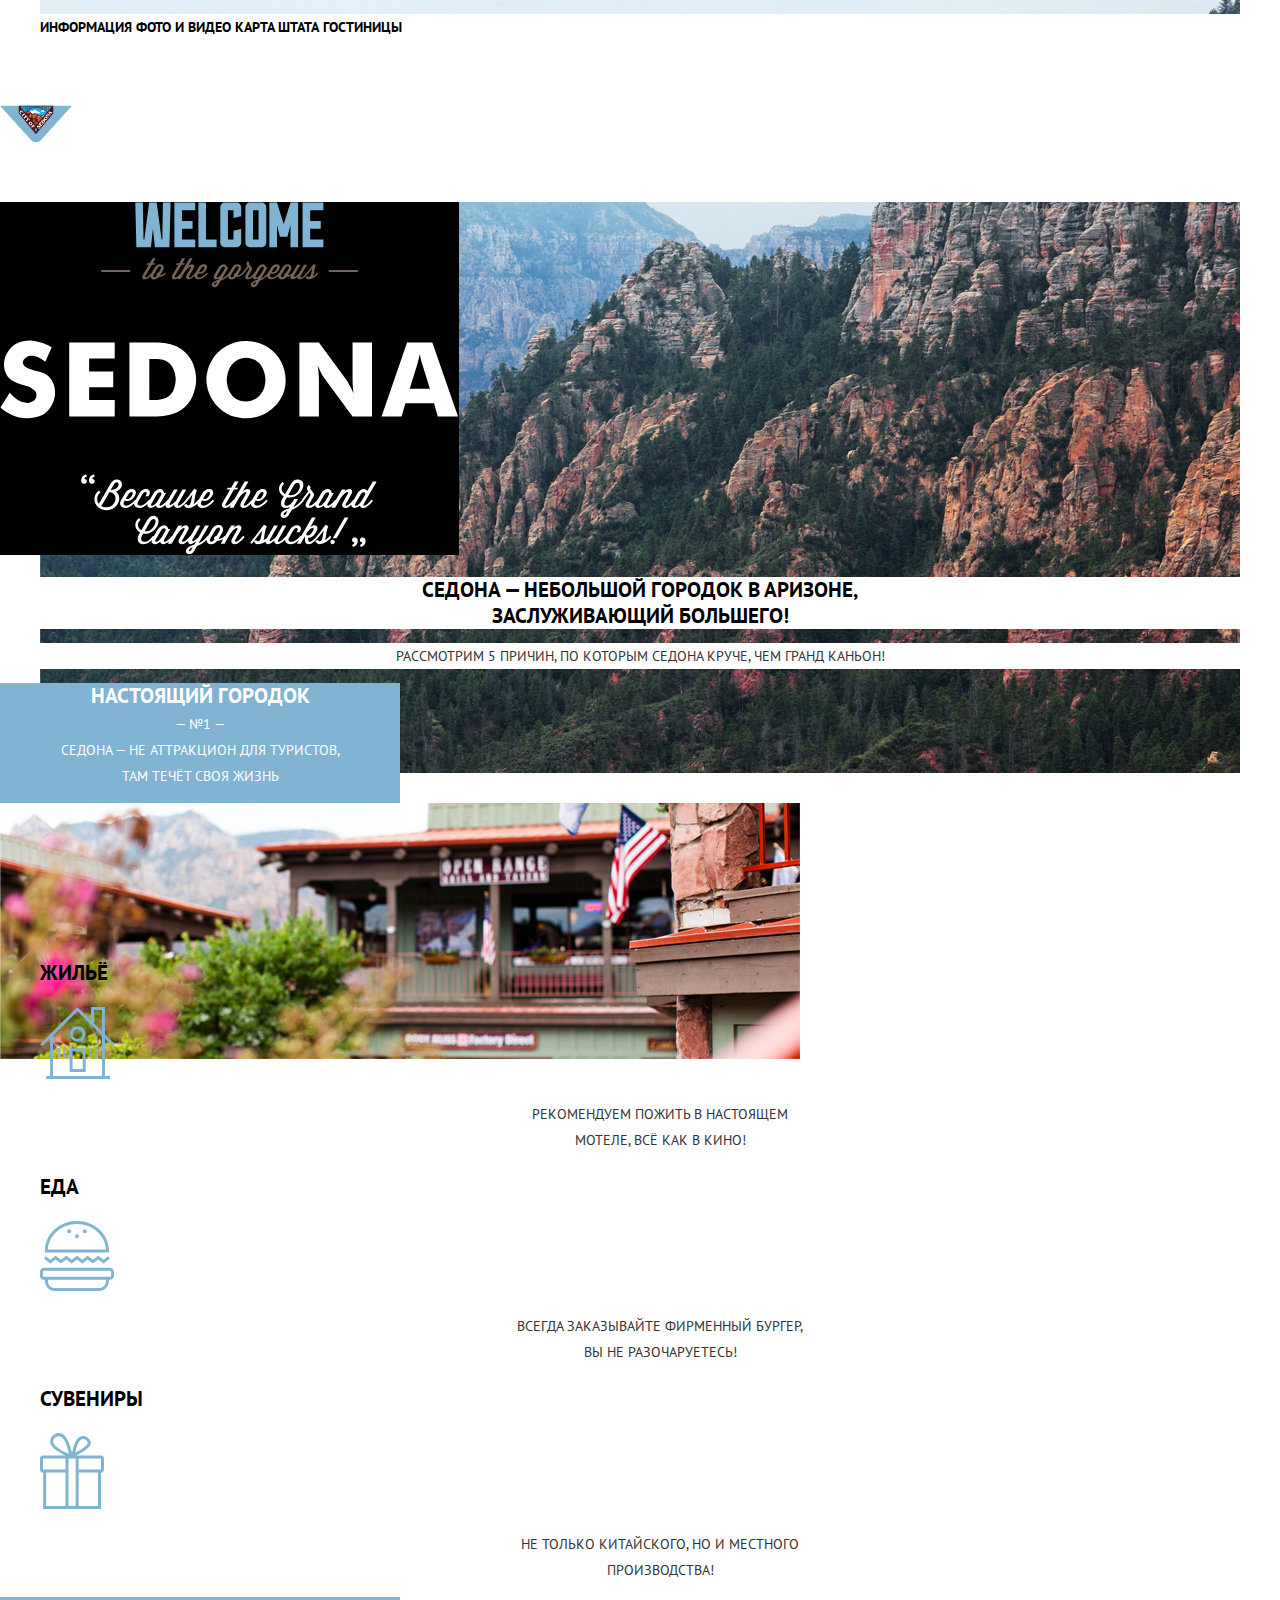
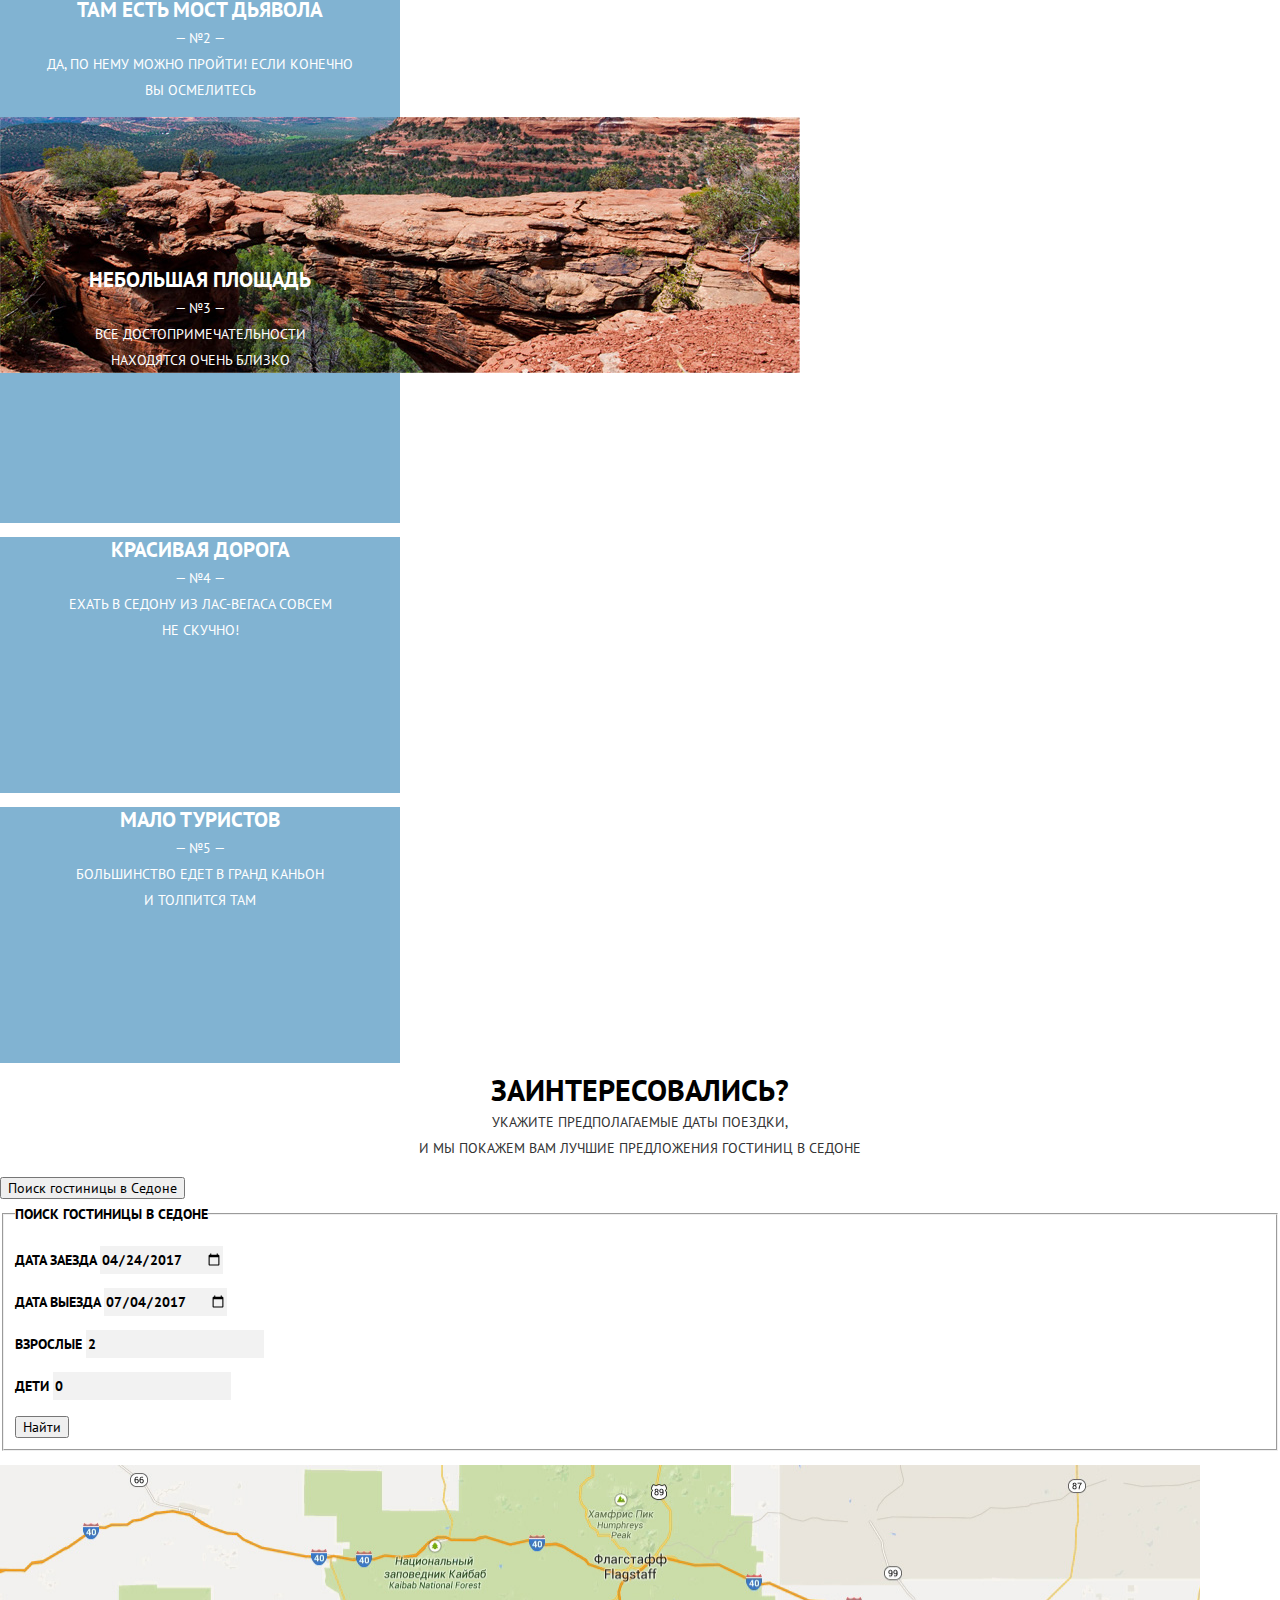
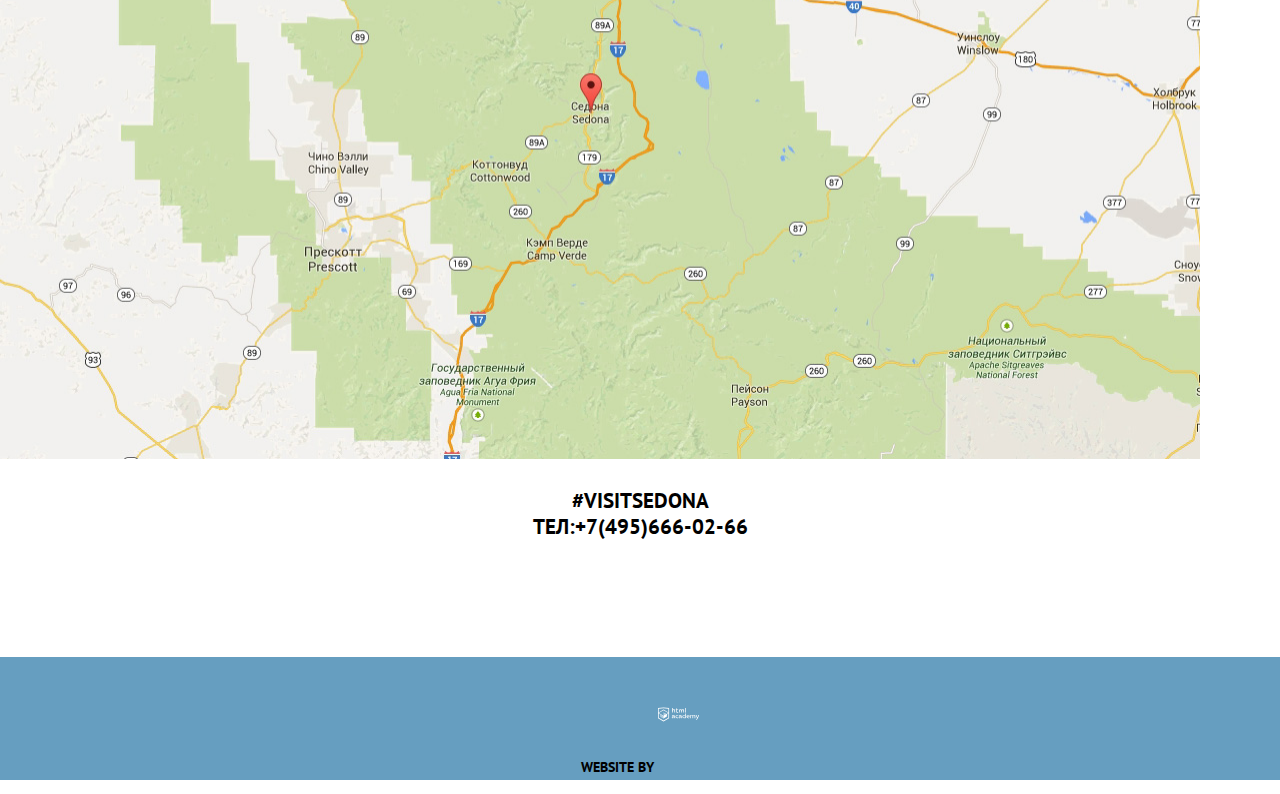
==== index.html @ b44cb385 "basic css" ====
<!DOCTYPE html>
<html lang="ru">
  <head>
    <meta charset="utf-8">
    <title>HTML Academy: Седона</title>
    <link href="https://fonts.googleapis.com/css?family=PT+Sans:400,700&display=swap&subset=cyrillic" rel="stylesheet">
    <link href="css/normalize.css" rel="stylesheet">
    <link href="css/style.css" rel="stylesheet">
  </head>
  <body class="index-page">
    <header class="main-header">
     <nav class="main-navigation">
     <ul class="site-navigation">
       <li><a href="#">Информация</a></li>
       <li><a href="#">Фото и Видео</a></li>
       <li><a href="#">Карта Штата</a></li>
       <li><a href="#">Гостиницы</a></li>
     </ul>
      <a class="main-header-logo" href="#"><img src="img/logo.svg" height="140" width="72" alt="Логотип"></a>
     </nav>
    </header>
    <main class="container">
     <section class="intro">
       <h2 class="visually-hidden">Welcome to Sedona</h2>
       <img src="img/welcome.svg" height="353" width="459" alt="Приветствие">
       <!--
       <p>
         <span>Welcome</span><span>- to the gorgeous -</span></br>
         Sedona</br>
         <span><q>Because the grand canyon sucks!</q></span>
       </p>
       -->
      </section>
      <section class="advantages">
        <h1>
         Седона — небольшой городок в Аризоне,</br>
         заслуживающий большего!
        </h1>
        <p class="advantages-intro">Рассмотрим 5 причин, по которым Седона круче, чем гранд каньон!</p>
        <div class="advantage-1">
          <p>
           <span class="advantage-header">Настоящий городок</span></br>         
           <span class="advantage-number">— №1 —</span></br>
           <span class="advantage-text">Седона — не аттракцион для туристов,</br>
           там течёт своя жизнь</span>
          </p>
           <p>
             <img src="img/content-photo-1.jpg" height="256" width="800" alt="фото дома">
           </p>
        </div> 
        <div class="advantage-1-list">
         <ul>  
           <li>
             <h3>Жильё</h3>
             <img src="img/icon-house.svg" height="72" width="75" alt="иконка дома">
             <p>Рекомендуем пожить в настоящем</br>
              мотеле, всё как в кино!</p>
            </li>
            <li>
             <h3>Еда</h3>
             <img src="img/icon-burger.svg" height="70" width="74" alt="иконка бургера">
             <p>Всегда заказывайте фирменный бургер,</br>
              вы не разочаруетесь!</p>
            </li>
            <li>
             <h3>Сувениры</h3> 
             <img src="img/icon-present.svg" height="76" width="64" alt="иконка сувенира">
             <p>Не только китайского, но и местного</br>
              производства!</p> 
            </li>
         </ul>
         </div>   
          <div class="advantage-2">
           <p>
             <span class="advantage-header">Там есть Мост дьявола</span></br>            
             <span class="advantage-number">— №2 —</span></br>
             <span call="advantage-text">Да, по нему можно пройти! Если конечно</br>
             вы осмелитесь</span>
           </p>
            <p>
             <img src="img/content-photo-2.jpg" height="256" width="800" alt="фото каньена">
            </p>
          </div>
          <div class="advantage-3">
            <p>
             <span class="advantage-header">Небольшая площадь</span></br>               
             <span class="advantage-number">— №3 —</span></br>
             <span call="advantage-text">Все достопримечательности</br> 
             находятся очень близко</span>
            </p>
          </div>  
          <div class="advantage-4">
           <p>
             <span class="advantage-header">Красивая дорога</span></br>               
             <span class="advantage-number">— №4 —</span></br>
             <span call="advantage-text">Ехать в Седону из Лас-Вегаса совсем</br>
             не скучно!</span>
           </p>
          </div>
          <div class="advantage-5">
            <p>
             <span class="advantage-header">Мало туристов</span></br>
             <span class="advantage-number">— №5 —</span></br>               
             <span call="advantage-text">Большинство едет в гранд каньон</br>
             и толпится там</span>
            </p>
          </div>
        </section>
        <section class="appointment">
          <p class="appointment-info">
            <span>Заинтересовались?</span> </br>       
            Укажите предполагаемые даты поездки,</br> 
            и мы покажем вам лучшие предложения гостиниц в седоне          
           </p>
            <button type="button-search">Поиск гостиницы в Седоне</button>
              <form class="appointment-form" action="#" method="POST">
                <fieldset>
                  <legend>Поиск гостиницы в Седоне</legend>
                <p>
                  <label for="appointment-date-arrive">Дата заезда</label>
                  <input id="appointment-date-arrive" type="date" name="date-arrive" value="2017-04-24">
                </p>
                <p>
                  <label for="appointment-date-departure">Дата выезда</label>
                  <input id="appointment-date-departure" type="date" name="date-departure" value="2017-07-04">
                </p>
                <p>
                  <label for="appointment-adults">Взрослые</label>
                  <input id="appointment-adults" type="number" name="adults" min="0" step="1" value="2">
                </p>
                <p>
                  <label for="appointment-kids">Дети</label>
                  <input id="appointment-kids" type="number" name="kids" min="0" step="1" value="0">
                </p>
                <button type="submit">Найти</button>
              </fieldset> 
              </form>
            </section>

          <!--Здесь можно вставить карту вместо картинки-->
           <p>
             <img src="img/map.jpg" height="594" width="1200" alt="Карта">
           </p>
        </section>
    </main>
    <footer class="main-footer">
      <p class="footer-contacts">
        #visitsedona</br>
        Тел:+7(495)666-02-66
      </p>
      <div class="footer-social">
        <ul>
          <li><a class="social-button" href="#"><img src="img/twitter.svg" height="15" width="17">Twitter</a></li> 
          <li><a class="social-button" href="#"><img src="img/facebook.svg" height="22" width="12">FaceBook<a></li>
          <li><a class="social-button" href="#"><img src="img/youtube.svg" height="16" width="20">YouTube</a></li>
        </ul>
       </div>
       <p class="footer-copyright">
         <b>Website by</b>
         <a class="button" href="https://htmlacademy.ru/intensive/htmlcss"><img src="img/logo_html.svg" height="115" width="41"></a>
       </p>
    </footer>
  </body>
</html>
---- css/style.css ----
body {
  margin: 0;
  padding: 0;

  font-family: "PT Sans", "Arial", sans-serif;
  font-size: 14px;
  line-height: 26px;
  font-weight: 400;
  color: #000000;
  text-transform: uppercase;

  background-color: #ffffff;
  background-image: url("../img/bg.jpg");
  background-position: top center;
  background-repeat: no-repeat;
}

.inner-page {
  background-image: url("../img/filter-bg.jpg");
}

a {
  text-decoration: none;
  color: #000000;
}

.main-navigation {
  background-color: #ffffff;
  background-position: top;
}

.site-navigation {
  list-style: none;
}

.site-navigation li {
  background-color: #ffffff;
  display: inline;
  background-position: top center;
}

.site-navigation a {
  color: #000000;
  font-weight: bold;
  text-align: center;
}

.intro img {
  background-position: center;
  background-color: black;
}

.visually-hidden {
  position: absolute;
  clip: rect(0 0 0 0);
  width: 1px;
  height: 1px;
  margin: -1px;
}

.advantages h1 {
  font-size: 21px;
  font-weight: 700;
  line-height: 26px;
  text-align: center;
  color: #000000;

  background-color: #ffffff;
}

.advantages p {
  font-size: 14px;
  text-align: center;
  line-height: 26px;
  color: #333333;
}

.advantages span {
  color: #ffffff;
}

.advantage-1,
.advantage-2,
.advantage-3,
.advantage-4,
.advantage-5 {
  width: 400px;
  height: 256px;
  background-color: #81b3d2;
}

.advantage-header {
  font-weight: 700;
  font-size: 21px;
}

.advantage-1-list ul {
  list-style: none;
}

.advantage-1-list h3 {
  font-size: 21px;
}

.advantage-1-list img {
  object-fit: contain;
}

.advantage-1-list p {
  font-size: 14px;
  color: #333333;
}

.advantages-intro {
  font-size: 14px;
  line-height: 26px;
  color: #333333;
  text-align: center;

  background-color: #ffffff;
}

.appointment-info {
  font-size: 14px;
  text-align: center;
  color: #333333;

  background-color: #ffffff;
}

.appointment-info span {
  font-size: 30px;
  font-weight: bold;
  color: #000000;
}

.button-search {
  width: 568px;
  height: 86px;
  background-color: brown;
}

.appointment-form {
  font-size: 14px;
  font-weight: 700;
}

.appointment-form input {
  font: inherit;

  border-style: hidden;
  background-color: #f2f2f2;
}

.footer-contacts {
  font-size: 21px;
  line-height: 26px;
  text-align: center;
  font-weight: 700;
}

.footer-social ul {
  list-style: none;
}

.social-button {
  color: #ffffff;
}

.footer-copyright {
  text-align: center;
  background-color: #669ec0;
}

.hotel h3,
.motel h3,
.apartment h3 {
  font-size: 21px;
  text-align: left;
  line-height: 26px;
  color: #000000;
}

.hotel p:not(:last-of-type),
.motel p:not(:last-of-type),
.apartment p:not(:last-of-type) {
  font-size: 14px;
  text-align: left;
  color: #333333;
}

.hotel p:last-of-type,
.motel p:last-of-type,
.apartment p:last-of-type {
  font-size: 14px;
  line-height: 21px;
  text-align: center;
  color: #666666;
}
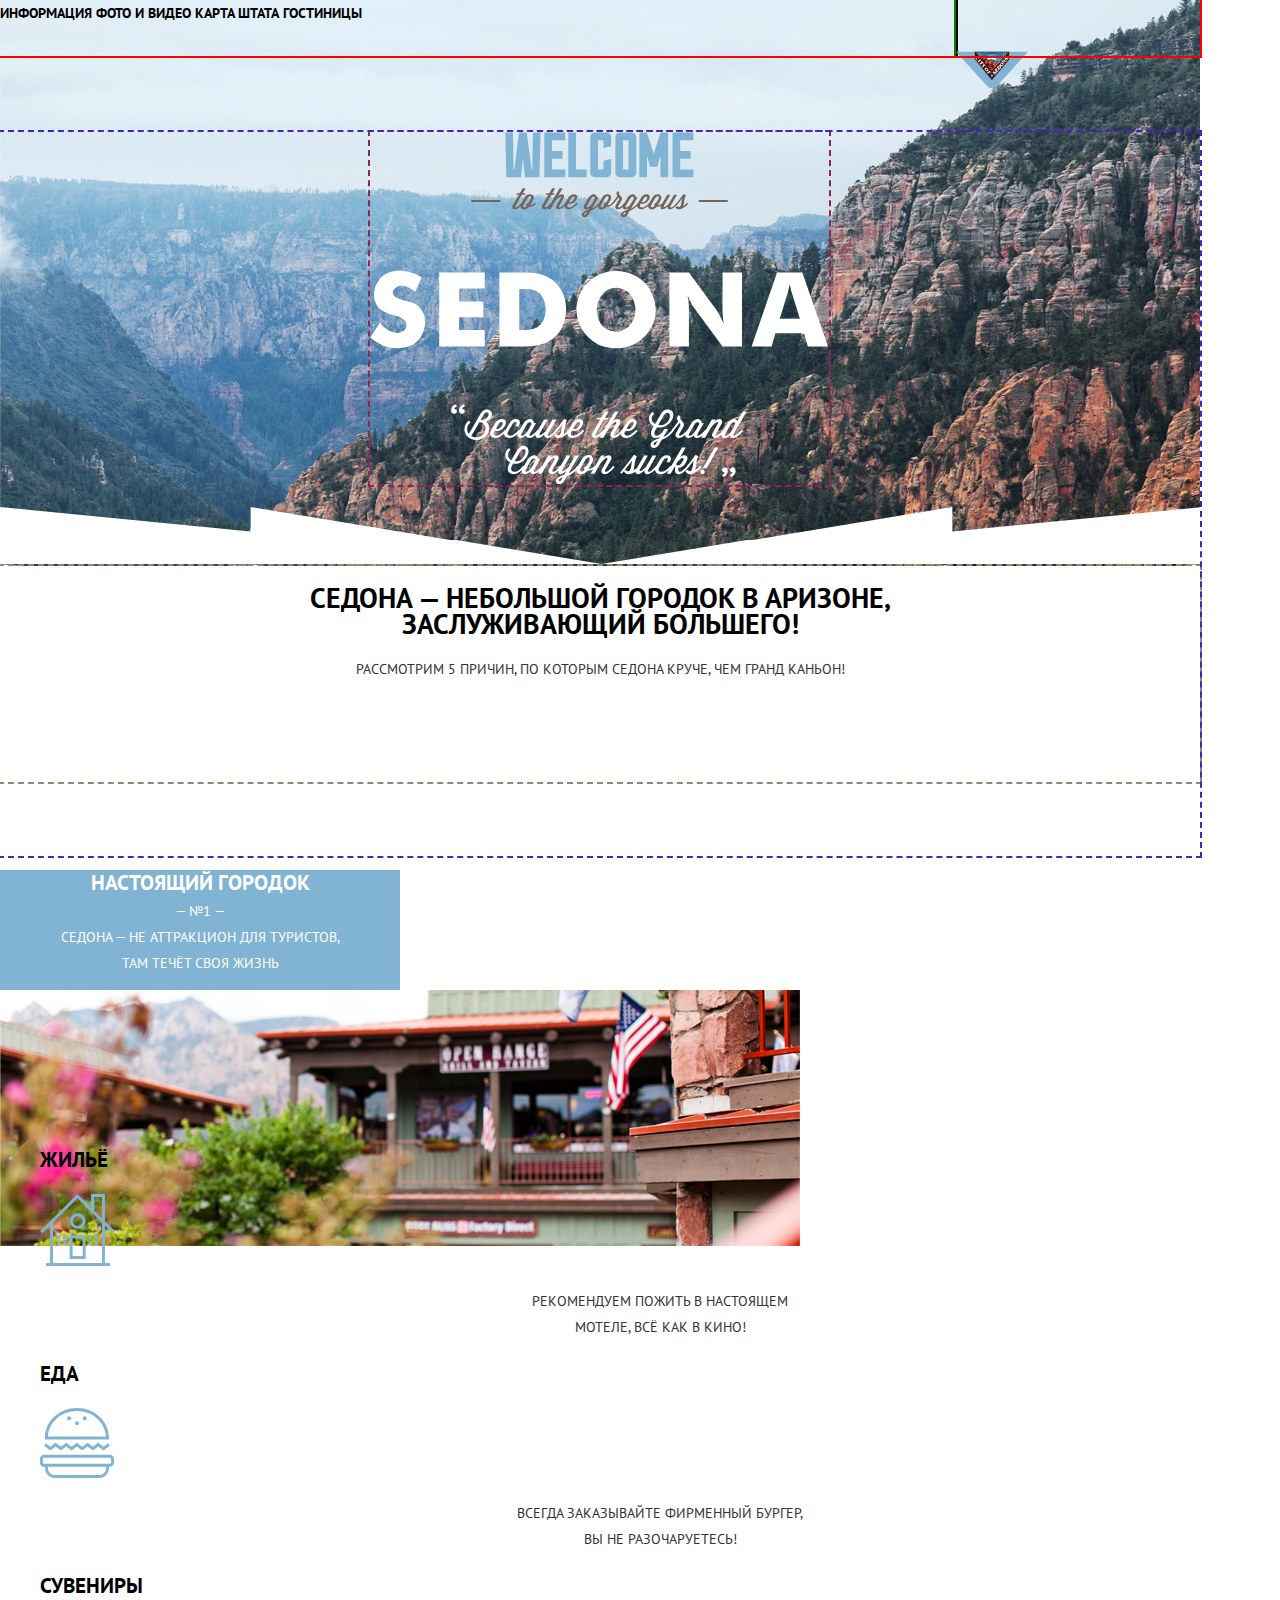
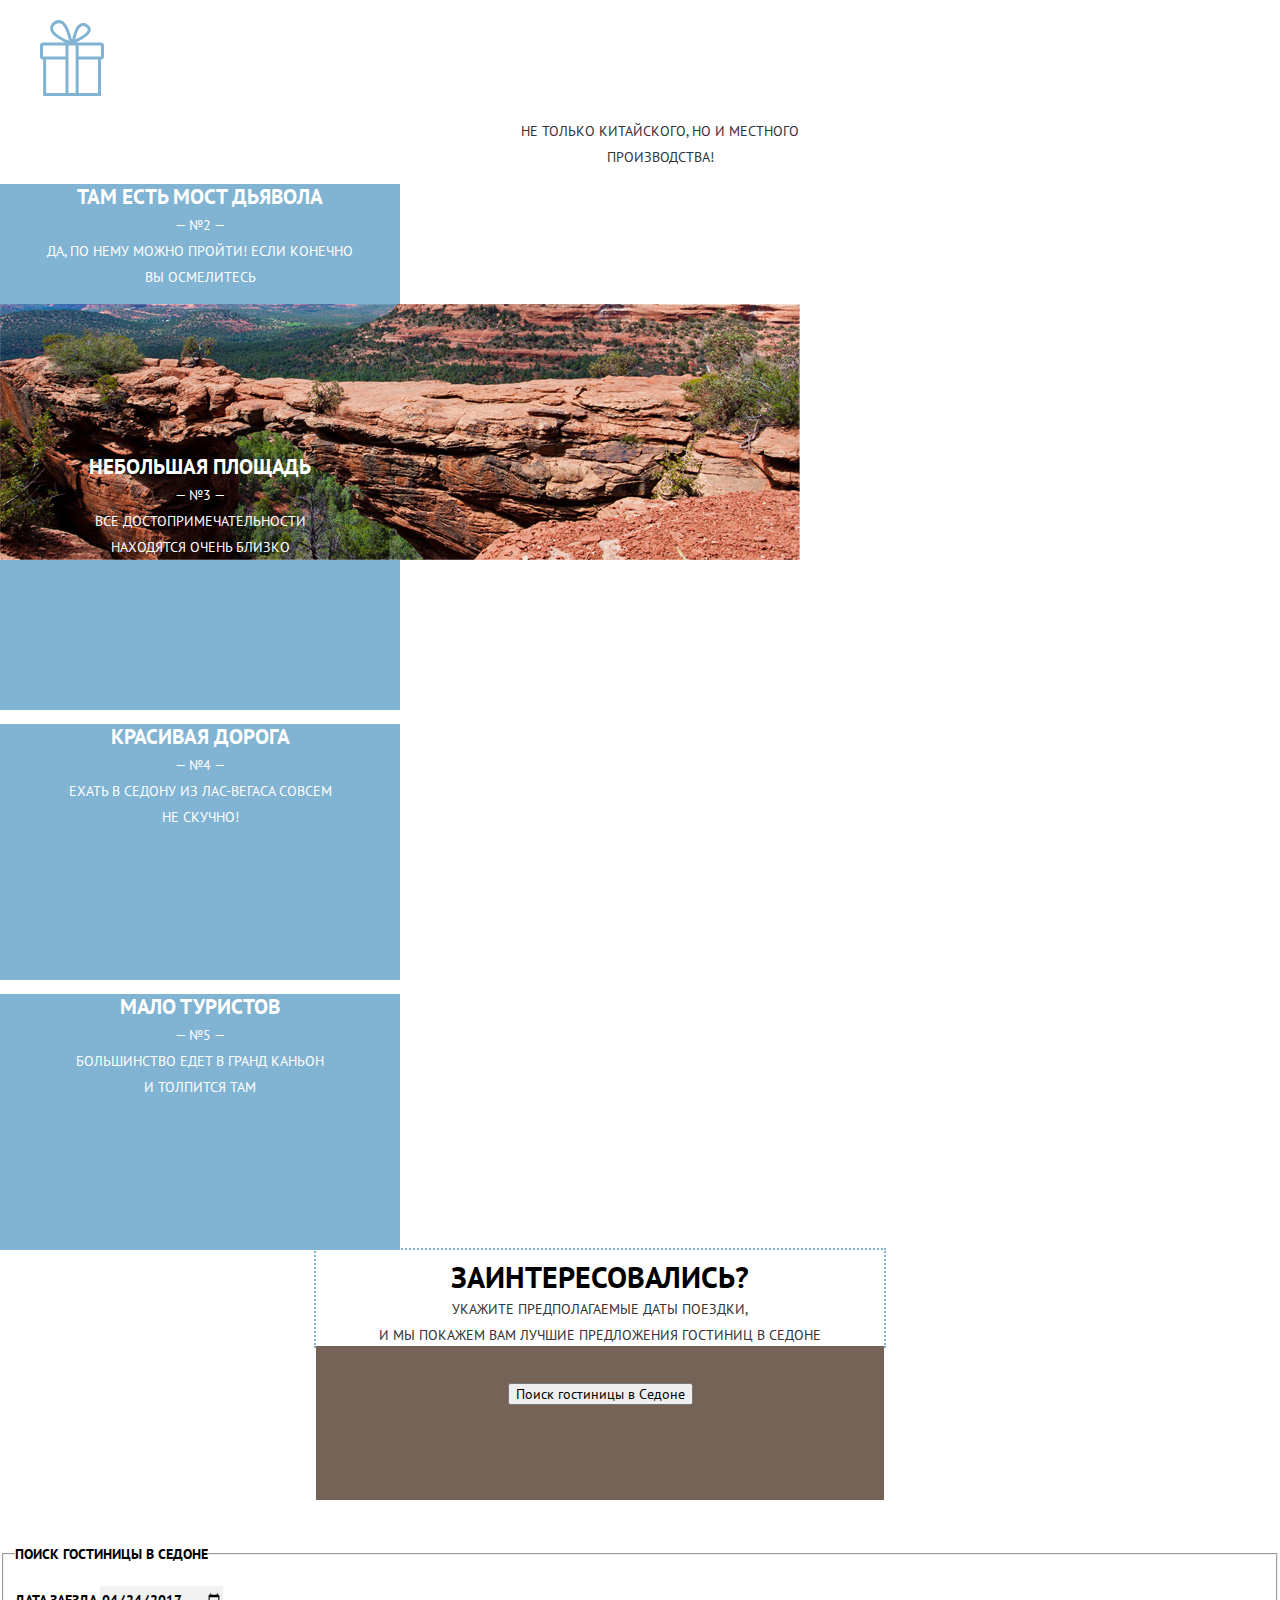
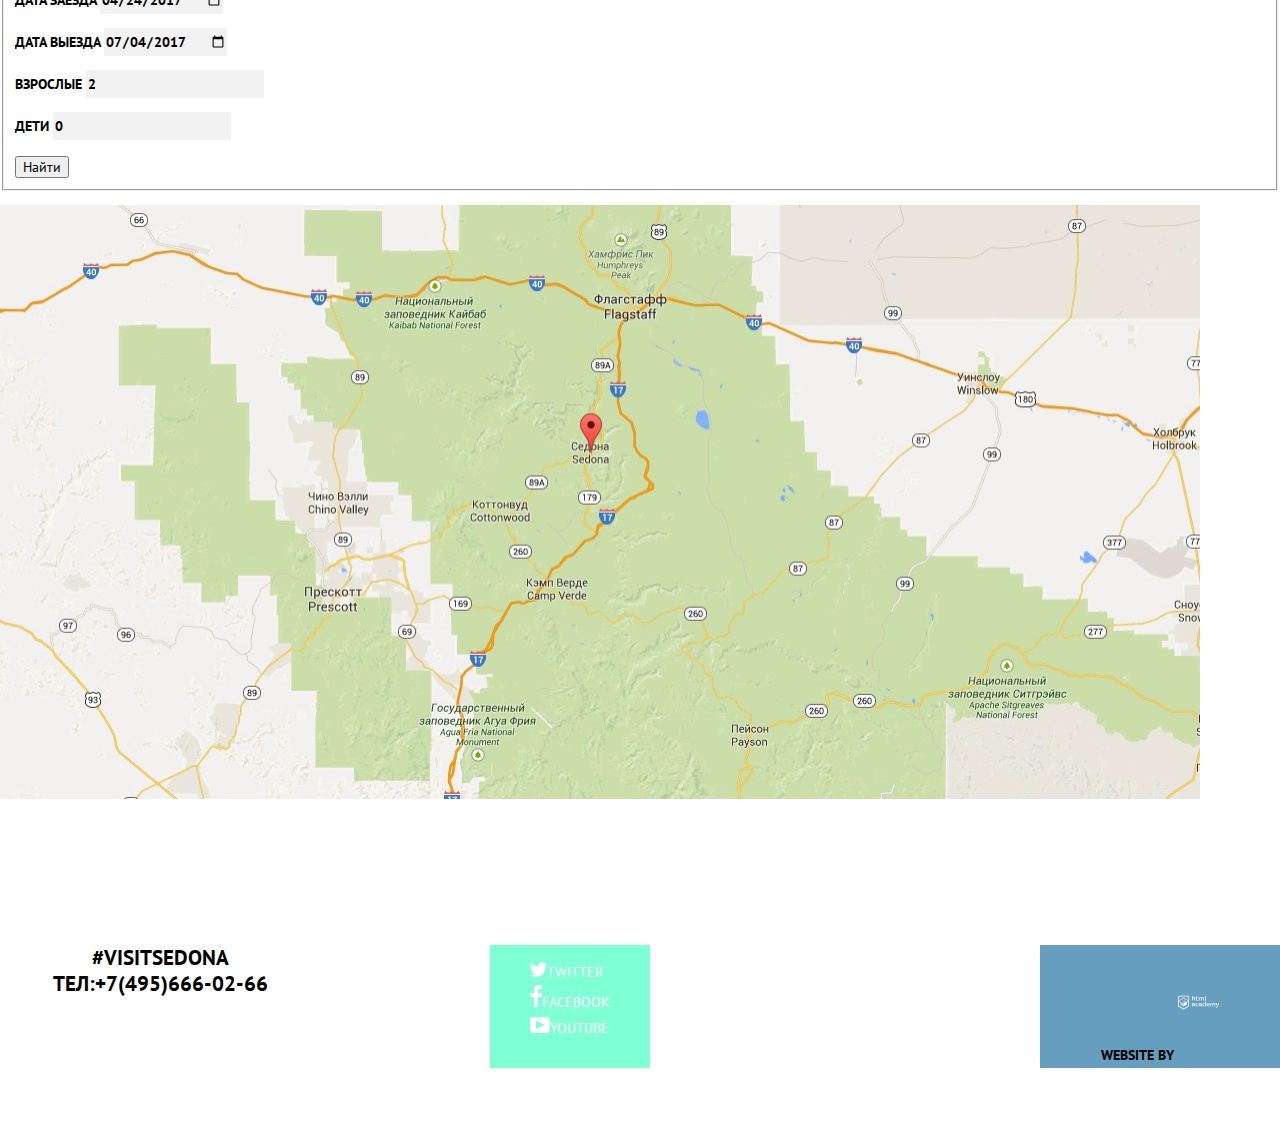
==== commit 90669e40: "sketch web" ====
--- a/index.html
+++ b/index.html
@@ -10,19 +10,20 @@
   <body class="index-page">
     <header class="main-header">
      <nav class="main-navigation">
-     <ul class="site-navigation">
-       <li><a href="#">Информация</a></li>
-       <li><a href="#">Фото и Видео</a></li>
-       <li><a href="#">Карта Штата</a></li>
-       <li><a href="#">Гостиницы</a></li>
-     </ul>
-      <a class="main-header-logo" href="#"><img src="img/logo.svg" height="140" width="72" alt="Логотип"></a>
-     </nav>
+         <ul class="site-navigation">
+           <li><a href="#">Информация</a></li>
+           <li><a href="#">Фото и Видео</a></li>
+           <li><a href="#">Карта Штата</a></li>
+           <li><a href="#">Гостиницы</a></li>
+          </ul>
+         <a class="main-header-logo" href="#"><img src="img/logo.svg" height="140" width="72" alt="Логотип"></a>
+      </nav>
     </header>
     <main class="container">
-     <section class="intro">
-       <h2 class="visually-hidden">Welcome to Sedona</h2>
-       <img src="img/welcome.svg" height="353" width="459" alt="Приветствие">
+     <div class="wel-inr-desc">   
+       <div class="intro">
+         <h2 class="visually-hidden">Welcome to Sedona</h2>
+         <img src="img/welcome.svg" height="353" width="459" alt="Приветствие">
        <!--
        <p>
          <span>Welcome</span><span>- to the gorgeous -</span></br>
@@ -30,13 +31,17 @@
          <span><q>Because the grand canyon sucks!</q></span>
        </p>
        -->
-      </section>
+       </div>
+       <div class="polygon"></div>
+       <div class="advantages-intro-main">
+         <h1>
+           Седона — небольшой городок в Аризоне,</br>
+           заслуживающий большего!
+          </h1>
+          <p class="advantages-intro">Рассмотрим 5 причин, по которым Седона круче, чем гранд каньон!</p>
+        </div>
+      </div> 
       <section class="advantages">
-        <h1>
-         Седона — небольшой городок в Аризоне,</br>
-         заслуживающий большего!
-        </h1>
-        <p class="advantages-intro">Рассмотрим 5 причин, по которым Седона круче, чем гранд каньон!</p>
         <div class="advantage-1">
           <p>
            <span class="advantage-header">Настоящий городок</span></br>         
@@ -107,12 +112,18 @@
           </div>
         </section>
         <section class="appointment">
-          <p class="appointment-info">
-            <span>Заинтересовались?</span> </br>       
-            Укажите предполагаемые даты поездки,</br> 
-            и мы покажем вам лучшие предложения гостиниц в седоне          
-           </p>
-            <button type="button-search">Поиск гостиницы в Седоне</button>
+          <div class="block-appointment">
+            <div class="block-appointment-info">
+             <p class="appointment-info">
+               <span>Заинтересовались?</span> </br>       
+               Укажите предполагаемые даты поездки,</br> 
+               и мы покажем вам лучшие предложения гостиниц в седоне          
+              </p>
+            </div>
+            <div class="block-button">
+             <button type="button-search">Поиск гостиницы в Седоне</button>
+            </div>
+            </div>
               <form class="appointment-form" action="#" method="POST">
                 <fieldset>
                   <legend>Поиск гостиницы в Седоне</legend>
@@ -144,21 +155,23 @@
         </section>
     </main>
     <footer class="main-footer">
-      <p class="footer-contacts">
-        #visitsedona</br>
-        Тел:+7(495)666-02-66
-      </p>
-      <div class="footer-social">
-        <ul>
-          <li><a class="social-button" href="#"><img src="img/twitter.svg" height="15" width="17">Twitter</a></li> 
-          <li><a class="social-button" href="#"><img src="img/facebook.svg" height="22" width="12">FaceBook<a></li>
-          <li><a class="social-button" href="#"><img src="img/youtube.svg" height="16" width="20">YouTube</a></li>
-        </ul>
-       </div>
-       <p class="footer-copyright">
-         <b>Website by</b>
-         <a class="button" href="https://htmlacademy.ru/intensive/htmlcss"><img src="img/logo_html.svg" height="115" width="41"></a>
+      <div class="footer-container">
+       <p class="footer-contacts">
+         #visitsedona</br>
+         Тел:+7(495)666-02-66
        </p>
+       <div class="footer-social">
+         <ul>
+           <li><a class="social-button" href="#"><img src="img/twitter.svg" height="15" width="17">Twitter</a></li> 
+           <li><a class="social-button" href="#"><img src="img/facebook.svg" height="22" width="12">FaceBook<a></li>
+           <li><a class="social-button" href="#"><img src="img/youtube.svg" height="16" width="20">YouTube</a></li>
+         </ul>
+        </div>
+        <p class="footer-copyright">
+          <b>Website by</b>
+          <a class="button" href="https://htmlacademy.ru/intensive/htmlcss"><img src="img/logo_html.svg" height="115" width="41"></a>
+        </p>
+      </div>
     </footer>
   </body>
 </html>
--- a/css/style.css
+++ b/css/style.css
@@ -11,7 +11,7 @@
 
   background-color: #ffffff;
   background-image: url("../img/bg.jpg");
-  background-position: top center;
+  background-position: content;
   background-repeat: no-repeat;
 }
 
@@ -24,9 +24,166 @@
   color: #000000;
 }
 
+.main-header {
+  width: 1200px;
+  margin-bottom: 76px;
+
+  /*Временно*/
+  min-height: 56px;
+
+  outline: 2px solid red;
+}
+
 .main-navigation {
-  background-color: #ffffff;
+  display: flex;
+  align-items: center;
+
+  min-height: 56px;
+
+  outline: 2px solid yellow;
+
+  background-color: transparent;
   background-position: top;
+}
+
+.site-navigation {
+  width: 956px;
+  height: 56px;
+  margin: 0px;
+  padding: 0px;
+
+  outline: 2px solid black;
+}
+
+.main-header-logo {
+  width: 244px;
+  height: 56px;
+
+  outline: 2px solid green;
+}
+
+.wel-inr-desc {
+  display: flex;
+  flex-direction: column;
+  justify-content: start;
+  width: 1200px;
+  height: 724px;
+
+  outline: 2px dashed rgb(70, 35, 196);
+}
+
+.intro {
+  width: 459px;
+  height: 353px;
+  margin-bottom: 22px;
+  margin-left: 370px;
+  margin-right: 370px;
+
+  outline: 2px dashed rgb(146, 36, 82);
+}
+
+.polygon {
+  width: 1203px;
+  height: 59px;
+  padding: 0;
+  margin: 0;
+
+  background-image: url("../img/polygon.svg");
+}
+
+.advantages-intro-main {
+  width: 1200px;
+  height: 216px;
+  padding: 0;
+  margin: 0;
+
+  text-align: center;
+
+  background-color: #ffffff;
+  outline: 2px dashed rgb(132, 143, 112);
+}
+
+.block-appointment {
+  display: flex;
+  flex-direction: column;
+  align-items: center;
+  width: 1200px;
+  height: 291px;
+
+  text-align: center;
+
+  background-color: #ffffff;
+}
+
+.block-appointment-info {
+  width: 568px;
+  height: 96px;
+
+  outline: 2px dotted #81b3d2;
+}
+
+.block-button {
+  width: 568px;
+  height: 86px;
+
+  padding-top: 35px;
+  padding-bottom: 33px;
+
+  background-color: #766357;
+}
+
+.accommodation {
+  display: flex;
+  flex-direction: column;
+  width: 1055px;
+  min-height: 455px;
+
+  outline: 3px solid #000000;
+}
+
+.hotel {
+  width: 1055px;
+  height: 150px;
+
+  min-height: 150px;
+  outline: 3px solid red;
+}
+
+.motel {
+  min-height: 150px;
+  outline: 3px solid red;
+}
+
+.apartment {
+  min-height: 150px;
+  outline: 3px solid red;
+}
+
+.main-footer {
+  padding: 60px 0;
+  margin-top: 78px;
+}
+
+.main-footer .footer-container {
+  display: flex;
+}
+
+.footer-contacts {
+  width: 320px;
+  margin: 0;
+  margin-right: 170px;
+}
+
+.footer-social {
+  width: 160px;
+
+  background-color: aquamarine;
+}
+
+.footer-copyright {
+  width: 240px;
+  margin: 0;
+  margin-left: auto;
 }
 
 .site-navigation {
@@ -34,7 +191,7 @@
 }
 
 .site-navigation li {
-  background-color: #ffffff;
+  background-color: transparent;
   display: inline;
   background-position: top center;
 }
@@ -43,11 +200,6 @@
   color: #000000;
   font-weight: bold;
   text-align: center;
-}
-
-.intro img {
-  background-position: center;
-  background-color: black;
 }
 
 .visually-hidden {
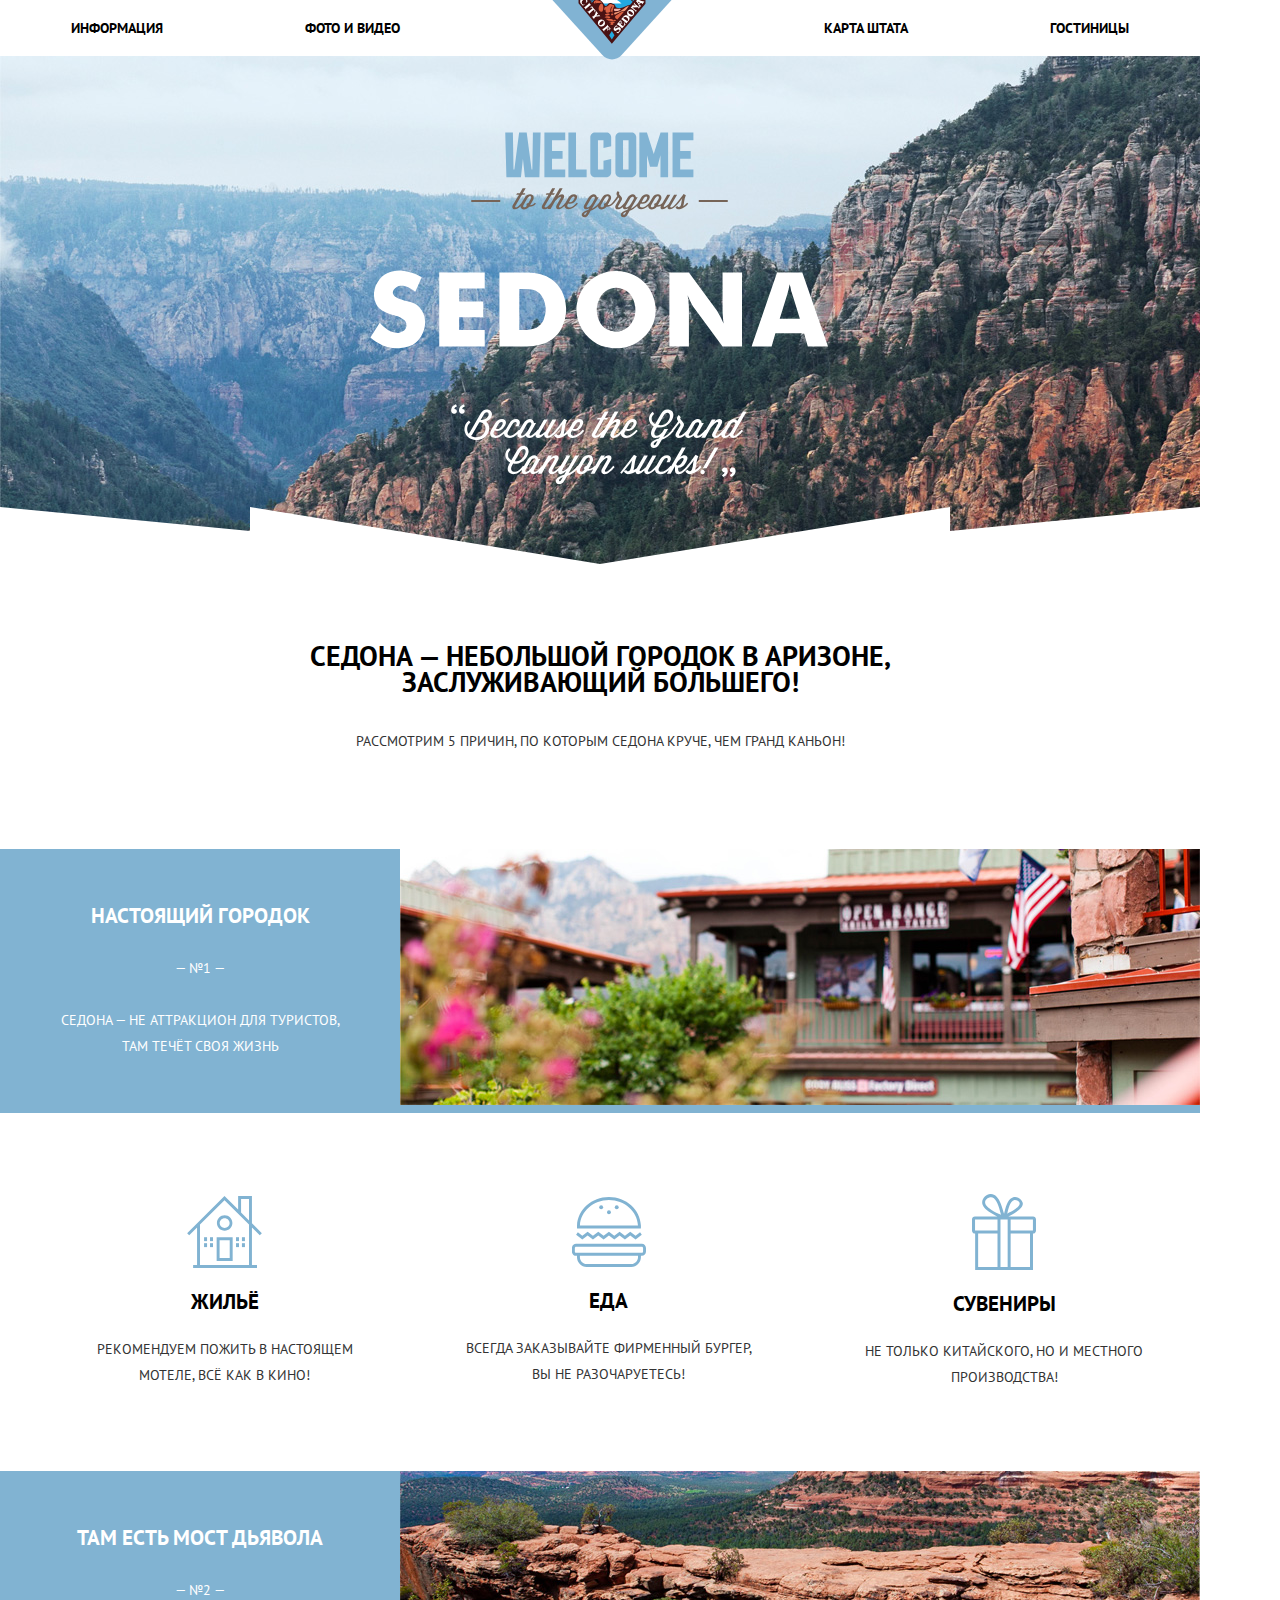
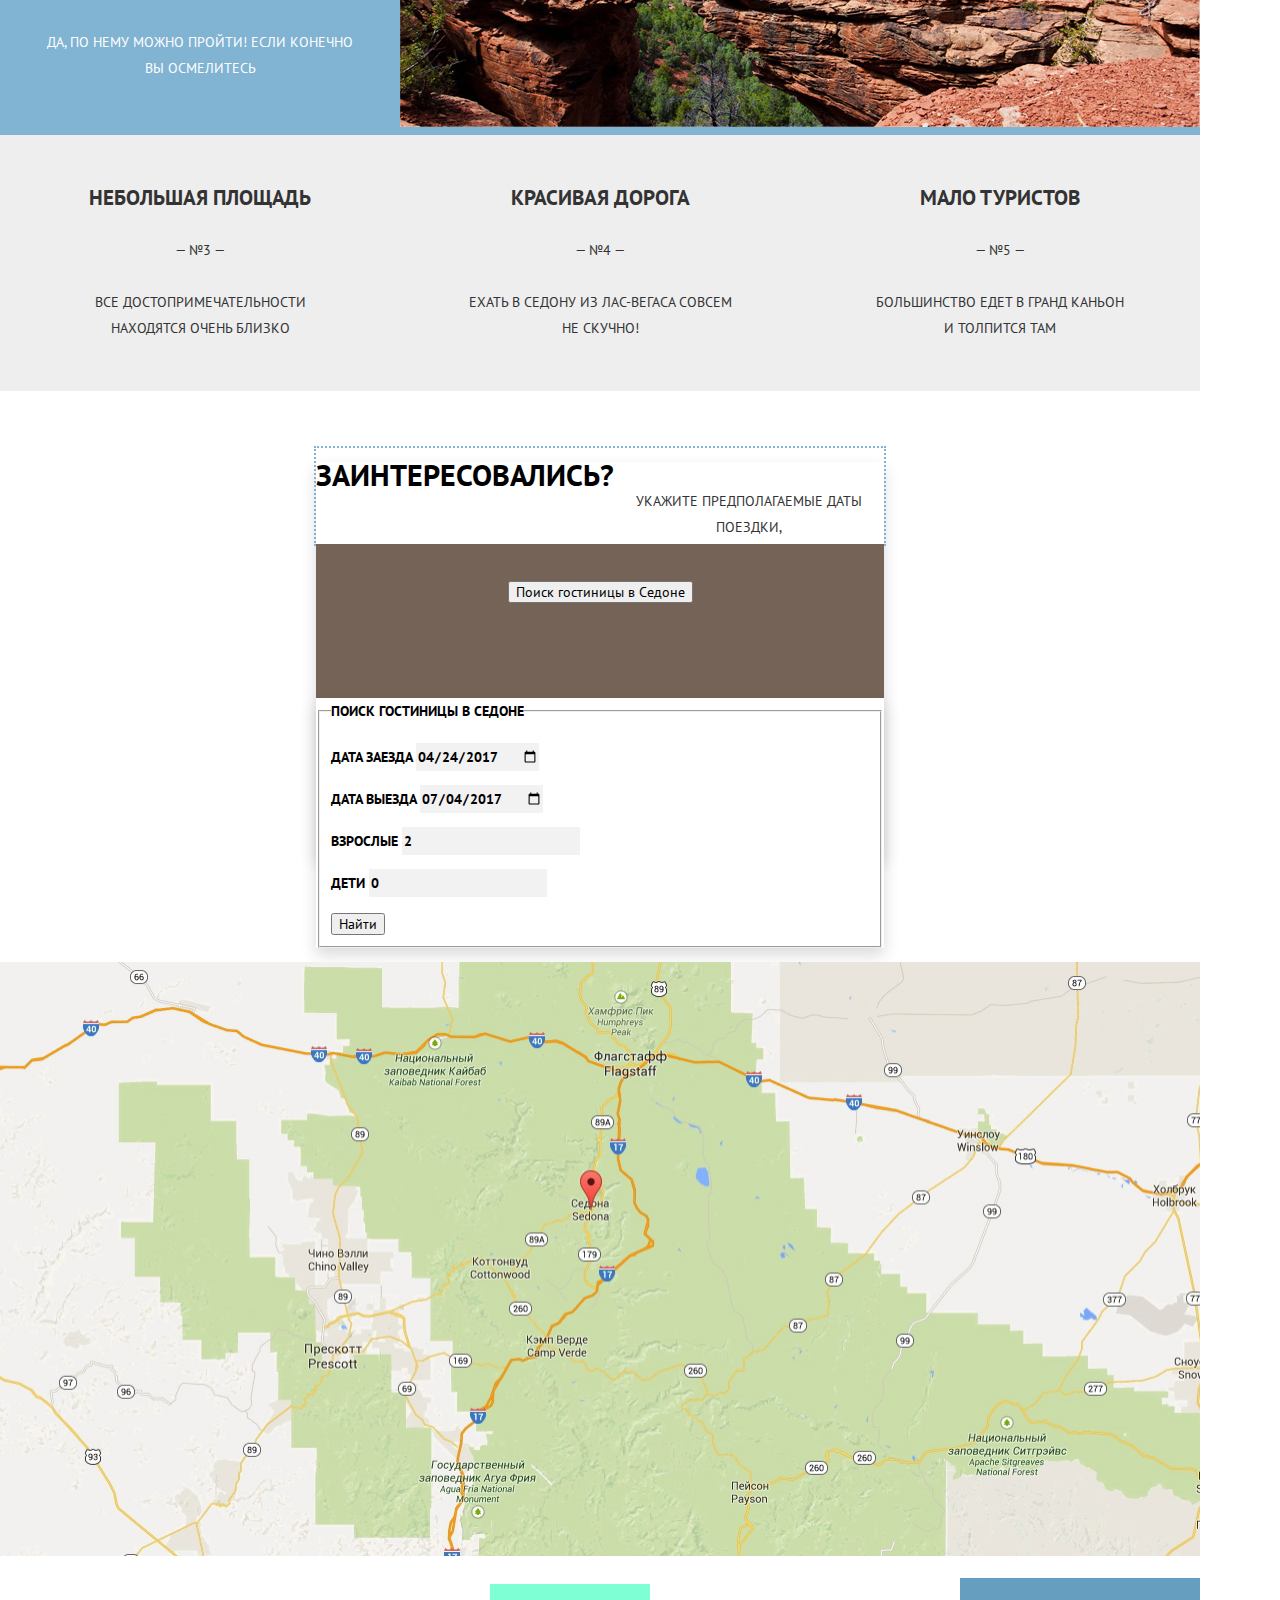
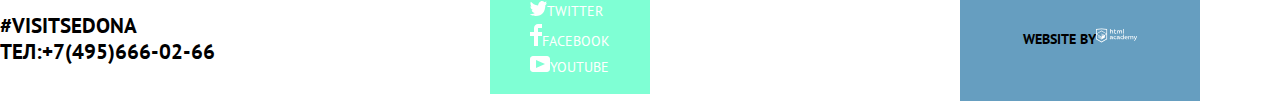
==== commit e7a40301: "add lineup" ====
--- a/index.html
+++ b/index.html
@@ -13,10 +13,10 @@
          <ul class="site-navigation">
            <li><a href="#">Информация</a></li>
            <li><a href="#">Фото и Видео</a></li>
+           <li><a class="main-header-logo" href="#"><img src="img/logo.svg" height="72" width="140" alt="Логотип"></a></li>
            <li><a href="#">Карта Штата</a></li>
            <li><a href="#">Гостиницы</a></li>
           </ul>
-         <a class="main-header-logo" href="#"><img src="img/logo.svg" height="140" width="72" alt="Логотип"></a>
       </nav>
     </header>
     <main class="container">
@@ -49,9 +49,9 @@
            <span class="advantage-text">Седона — не аттракцион для туристов,</br>
            там течёт своя жизнь</span>
           </p>
-           <p>
+           <span>
              <img src="img/content-photo-1.jpg" height="256" width="800" alt="фото дома">
-           </p>
+           </span>
         </div> 
         <div class="advantage-1-list">
          <ul>  
@@ -82,10 +82,11 @@
              <span call="advantage-text">Да, по нему можно пройти! Если конечно</br>
              вы осмелитесь</span>
            </p>
-            <p>
+            <span>
              <img src="img/content-photo-2.jpg" height="256" width="800" alt="фото каньена">
-            </p>
+            </span>
           </div>
+          <div class="container-for-3-4-5">
           <div class="advantage-3">
             <p>
              <span class="advantage-header">Небольшая площадь</span></br>               
@@ -110,6 +111,7 @@
              и толпится там</span>
             </p>
           </div>
+          </div>
         </section>
         <section class="appointment">
           <div class="block-appointment">
@@ -124,6 +126,7 @@
              <button type="button-search">Поиск гостиницы в Седоне</button>
             </div>
             </div>
+            <div class="form-field">
               <form class="appointment-form" action="#" method="POST">
                 <fieldset>
                   <legend>Поиск гостиницы в Седоне</legend>
@@ -146,6 +149,7 @@
                 <button type="submit">Найти</button>
               </fieldset> 
               </form>
+            </div>
             </section>
 
           <!--Здесь можно вставить карту вместо картинки-->
@@ -156,22 +160,23 @@
     </main>
     <footer class="main-footer">
       <div class="footer-container">
+      <div>
        <p class="footer-contacts">
          #visitsedona</br>
          Тел:+7(495)666-02-66
        </p>
+      </div>
        <div class="footer-social">
          <ul>
            <li><a class="social-button" href="#"><img src="img/twitter.svg" height="15" width="17">Twitter</a></li> 
-           <li><a class="social-button" href="#"><img src="img/facebook.svg" height="22" width="12">FaceBook<a></li>
+           <li><a class="social-button" href="#"><img src="img/facebook.svg" height="22" width="12">FaceBook</a></li>
            <li><a class="social-button" href="#"><img src="img/youtube.svg" height="16" width="20">YouTube</a></li>
          </ul>
         </div>
-        <p class="footer-copyright">
-          <b>Website by</b>
-          <a class="button" href="https://htmlacademy.ru/intensive/htmlcss"><img src="img/logo_html.svg" height="115" width="41"></a>
-        </p>
-      </div>
+        <div class="footer-copyright">
+           <b>Website by</b>
+           <a class="button" href="https://htmlacademy.ru/intensive/htmlcss"><img src="img/logo_html.svg" height="115" width="41"></a>
+        </div>
     </footer>
   </body>
 </html>
--- a/css/style.css
+++ b/css/style.css
@@ -26,40 +26,30 @@
 
 .main-header {
   width: 1200px;
-  margin-bottom: 76px;
-
   /*Временно*/
   min-height: 56px;
-
-  outline: 2px solid red;
 }
 
 .main-navigation {
   display: flex;
   align-items: center;
-
   min-height: 56px;
-
-  outline: 2px solid yellow;
-
-  background-color: transparent;
-  background-position: top;
 }
 
 .site-navigation {
-  width: 956px;
+  display: flex;
+  justify-content: space-around;
+  align-items: center;
+  width: 1200px;
   height: 56px;
   margin: 0px;
   padding: 0px;
-
-  outline: 2px solid black;
+  background-color: #ffffff;
 }
 
 .main-header-logo {
   width: 244px;
   height: 56px;
-
-  outline: 2px solid green;
 }
 
 .wel-inr-desc {
@@ -67,40 +57,50 @@
   flex-direction: column;
   justify-content: start;
   width: 1200px;
-  height: 724px;
-
-  outline: 2px dashed rgb(70, 35, 196);
 }
 
 .intro {
   width: 459px;
+  margin-bottom: 22px;
   height: 353px;
-  margin-bottom: 22px;
+  margin-top: 76px;
   margin-left: 370px;
   margin-right: 370px;
-
-  outline: 2px dashed rgb(146, 36, 82);
 }
 
 .polygon {
   width: 1203px;
-  height: 59px;
+  height: 57px;
   padding: 0;
   margin: 0;
+  border-bottom: 60px solid #ffffff;
 
   background-image: url("../img/polygon.svg");
 }
 
+.advantages {
+  width: 1200px;
+  display: flex;
+  flex-direction: column;
+}
+
 .advantages-intro-main {
-  width: 1200px;
-  height: 216px;
+  display: flex;
+  flex-direction: column;
+  width: 1200px;
+  height: 225px;
   padding: 0;
   margin: 0;
 
   text-align: center;
 
   background-color: #ffffff;
-  outline: 2px dashed rgb(132, 143, 112);
+}
+
+.appointment {
+  display: flex;
+  width: 1200px;
+  flex-direction: column;
 }
 
 .block-appointment {
@@ -108,11 +108,15 @@
   flex-direction: column;
   align-items: center;
   width: 1200px;
-  height: 291px;
-
-  text-align: center;
-
-  background-color: #ffffff;
+
+  text-align: center;
+  background-color: #ffffff;
+}
+
+.form-field {
+  width: 1200px;
+  display: flex;
+  justify-content: center;
 }
 
 .block-appointment-info {
@@ -132,43 +136,110 @@
   background-color: #766357;
 }
 
+.appointment-info {
+  display: flex;
+  width: 568px;
+  height: 395px;
+  box-shadow: 0px 7px 15px 0 rgba(0, 1, 1, 0.15);
+}
+.appointment-info fieldset {
+  display: flex;
+}
+
 .accommodation {
   display: flex;
   flex-direction: column;
-  width: 1055px;
+  width: 1200px;
   min-height: 455px;
-
-  outline: 3px solid #000000;
+  background-color: #ffffff;
 }
 
 .hotel {
-  width: 1055px;
-  height: 150px;
-
-  min-height: 150px;
-  outline: 3px solid red;
+  min-height: 72px;
+  display: flex;
+  border-bottom: 1px solid lightgrey;
+  align-items: center;
+  justify-content: space-between;
+}
+
+.hotel-pic {
+  margin-right: 50px;
+}
+
+.hotel-description {
+  width: 230px;
+  margin-right: 590px;
+  display: flex;
+  flex-wrap: wrap;
+}
+
+.hotel-description p,
+.hotel-description a {
+  margin-right: 40px;
+}
+
+.hotel-info p {
+  margin-top: 20px;
 }
 
 .motel {
-  min-height: 150px;
-  outline: 3px solid red;
+  min-height: 72px;
+  display: flex;
+  border-bottom: 1px solid lightgrey;
+  align-items: center;
+  justify-content: space-between;
+}
+
+.motel-description {
+  width: 230px;
+  margin-right: 590px;
+  display: flex;
+  flex-wrap: wrap;
+}
+
+.motel-description p,
+.motel-description a {
+  margin-right: 40px;
+}
+
+.motel-info p {
+  margin-top: 20px;
 }
 
 .apartment {
-  min-height: 150px;
-  outline: 3px solid red;
-}
-
-.main-footer {
-  padding: 60px 0;
-  margin-top: 78px;
+  min-height: 72px;
+  display: flex;
+  border-bottom: 1px solid lightgrey;
+  align-items: center;
+  justify-content: space-between;
+}
+
+.apartment-description {
+  width: 230px;
+  margin-right: 590px;
+  display: flex;
+  flex-wrap: wrap;
+}
+
+.apartment-description p,
+.apartment-description a {
+  margin-right: 40px;
+}
+
+.apartment-info p {
+  margin-top: 20px;
 }
 
 .main-footer .footer-container {
   display: flex;
+  width: 1200px;
+  align-items: center;
 }
 
 .footer-contacts {
+  font-size: 21px;
+  line-height: 26px;
+  font-weight: 700;
   width: 320px;
   margin: 0;
   margin-right: 170px;
@@ -176,14 +247,8 @@
 
 .footer-social {
   width: 160px;
-
+  justify-content: center;
   background-color: aquamarine;
-}
-
-.footer-copyright {
-  width: 240px;
-  margin: 0;
-  margin-left: auto;
 }
 
 .site-navigation {
@@ -221,13 +286,17 @@
 }
 
 .advantages p {
+  display: flex;
+  flex-direction: column;
+  margin: auto;
   font-size: 14px;
   text-align: center;
   line-height: 26px;
   color: #333333;
 }
 
-.advantages span {
+.advantage-1 span,
+.advantage-2 span {
   color: #ffffff;
 }
 
@@ -236,9 +305,25 @@
 .advantage-3,
 .advantage-4,
 .advantage-5 {
+  width: 1200px;
+  display: flex;
+  min-height: 256px;
+  background-color: #81b3d2;
+}
+
+.container-for-3-4-5 {
+  display: flex;
+  width: 1200px;
+  margin-bottom: 57px;
+}
+
+.advantage-3,
+.advantage-4,
+.advantage-5 {
+  display: flex;
   width: 400px;
-  height: 256px;
-  background-color: #81b3d2;
+  min-height: 256px;
+  background-color: #eeeeee;
 }
 
 .advantage-header {
@@ -246,7 +331,24 @@
   font-size: 21px;
 }
 
+.advantage-1-list {
+  width: 1200px;
+  display: flex;
+}
+
 .advantage-1-list ul {
+  width: 1200px;
+  height: 330px;
+  display: flex;
+  justify-content: space-around;
+  align-items: center;
+  list-style: none;
+}
+.advantage-1-list li {
+  display: flex;
+  flex-direction: column;
+  justify-content: center;
+  align-items: center;
   list-style: none;
 }
 
@@ -255,6 +357,7 @@
 }
 
 .advantage-1-list img {
+  order: -1;
   object-fit: contain;
 }
 
@@ -293,8 +396,11 @@
 }
 
 .appointment-form {
+  width: 568px;
+  background-color: #ffffff;
   font-size: 14px;
   font-weight: 700;
+  box-shadow: 0px 7px 15px 0 rgba(0, 1, 1, 0.15);
 }
 
 .appointment-form input {
@@ -304,11 +410,10 @@
   background-color: #f2f2f2;
 }
 
-.footer-contacts {
-  font-size: 21px;
-  line-height: 26px;
-  text-align: center;
-  font-weight: 700;
+.main-footer {
+  width: 1200px;
+  min-height: 120px;
+  display: flex;
 }
 
 .footer-social ul {
@@ -320,8 +425,52 @@
 }
 
 .footer-copyright {
-  text-align: center;
+  display: flex;
+  width: 240px;
+  margin: 0;
+  margin-left: auto;
+  align-items: center;
+  justify-content: center;
   background-color: #669ec0;
+}
+
+.filter {
+  display: flex;
+  color: #ffffff;
+}
+
+.filter-container {
+  width: 1200px;
+  display: flex;
+}
+
+.block-set {
+  display: flex;
+}
+
+.results {
+  width: 1200px;
+  background-color: #ffffff;
+  display: flex;
+  justify-content: space-between;
+  align-items: center;
+  border-bottom: 1px solid lightgrey;
+}
+
+.results-1,
+.results-2 {
+  flex-grow: 1;
+}
+
+.results-3 {
+  flex-grow: 10;
+}
+
+.results-3-ul {
+  width: 300px;
+  list-style: none;
+  display: flex;
+  justify-content: space-between;
 }
 
 .hotel h3,
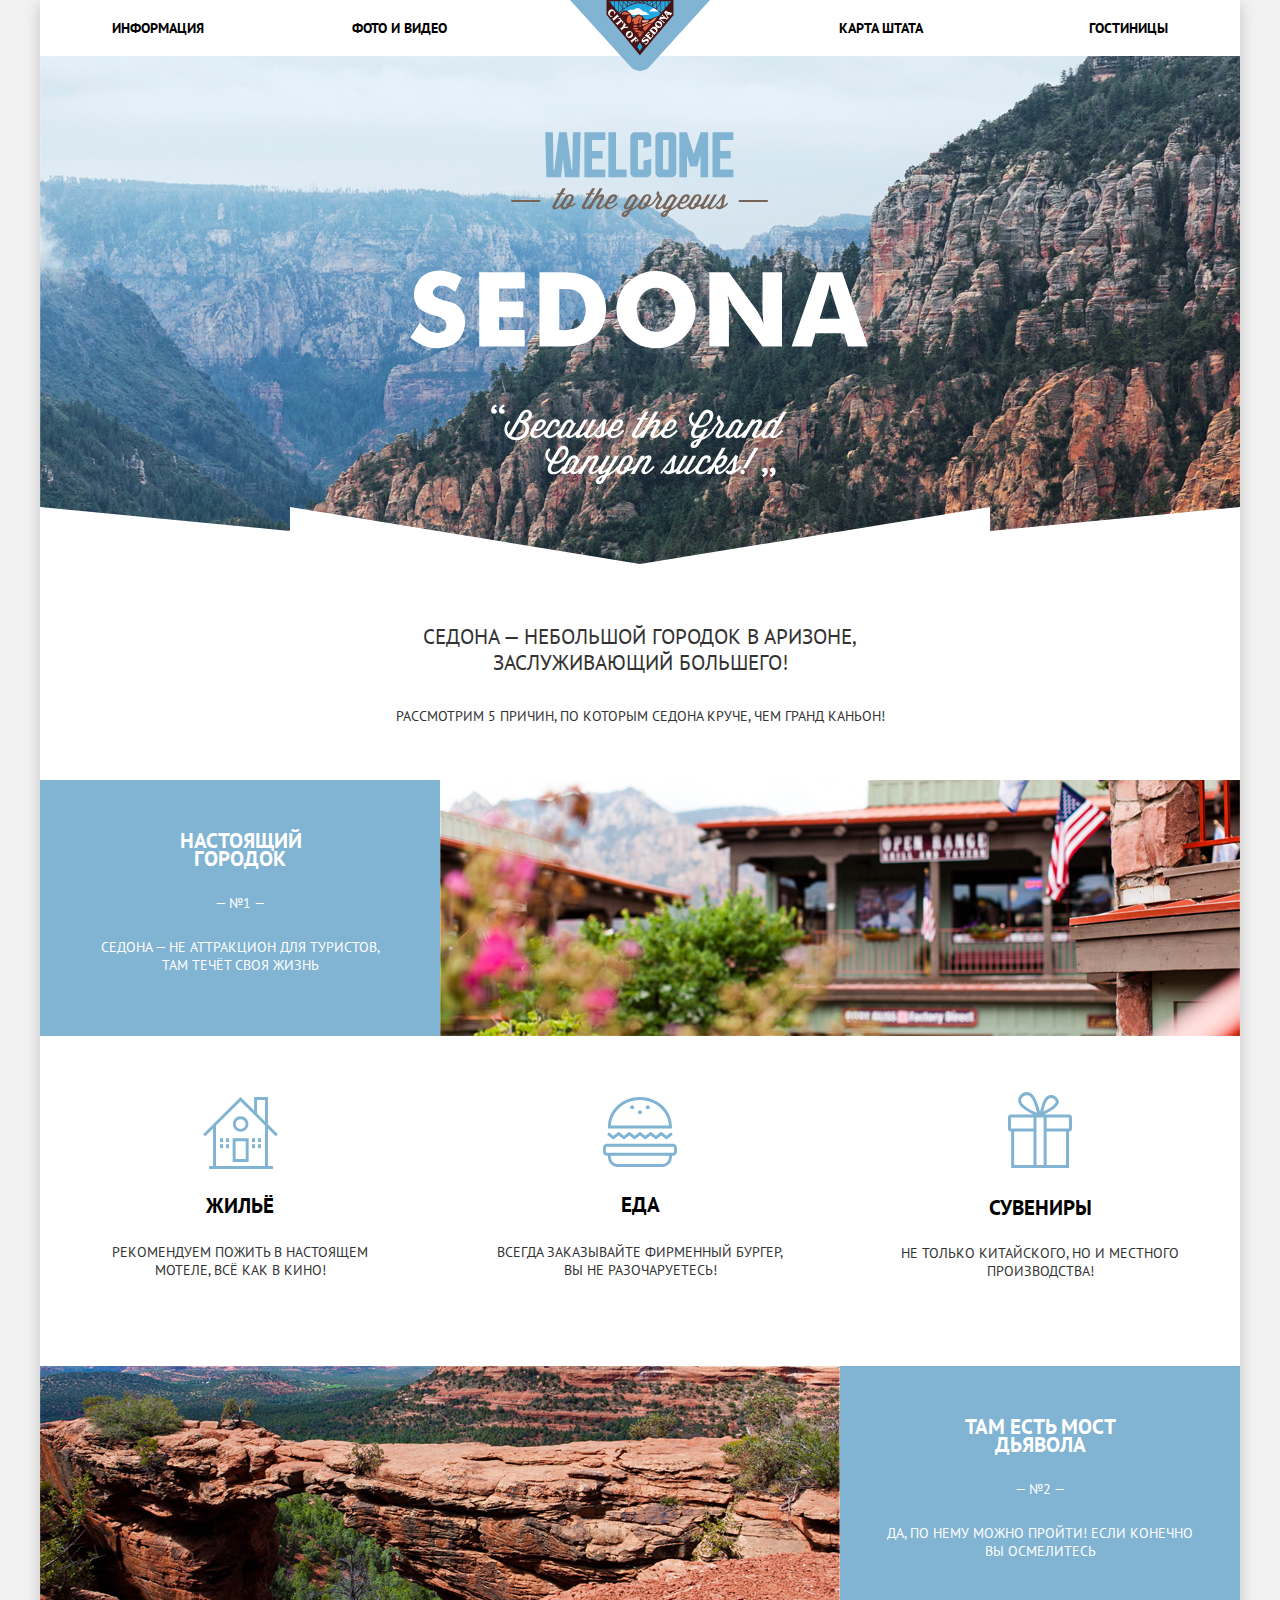
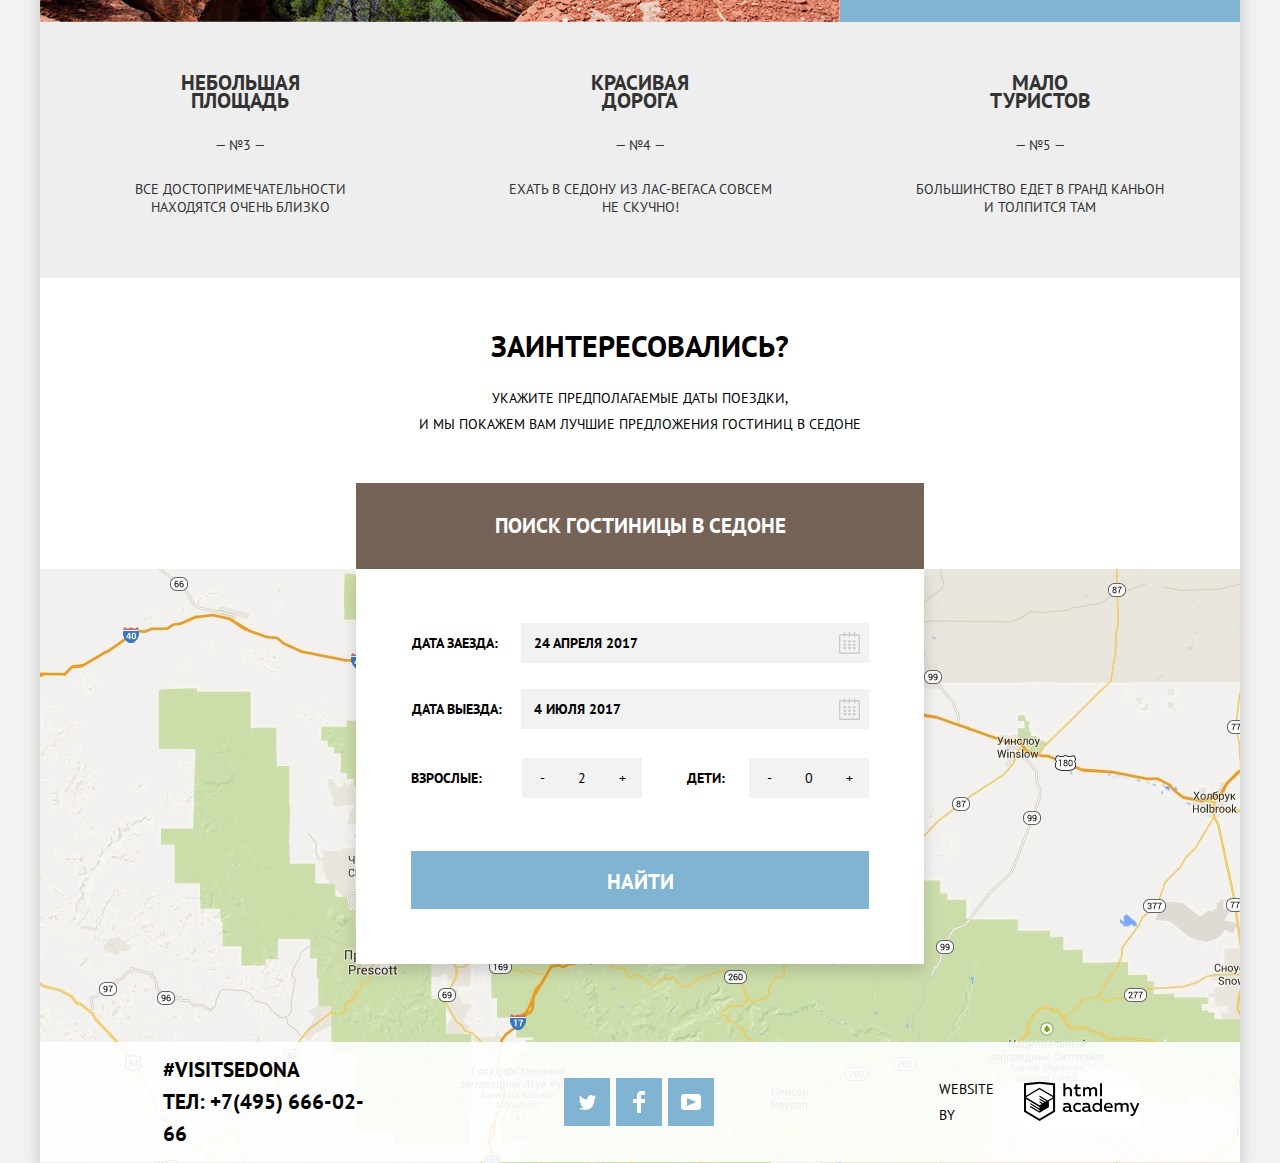
==== commit 31a57d17: "end" ====
--- a/index.html
+++ b/index.html
@@ -1,182 +1,354 @@
 <!DOCTYPE html>
 <html lang="ru">
   <head>
-    <meta charset="utf-8">
+    <meta charset="utf-8" />
     <title>HTML Academy: Седона</title>
-    <link href="https://fonts.googleapis.com/css?family=PT+Sans:400,700&display=swap&subset=cyrillic" rel="stylesheet">
-    <link href="css/normalize.css" rel="stylesheet">
-    <link href="css/style.css" rel="stylesheet">
+    <link
+      href="https://fonts.googleapis.com/css?family=PT+Sans:400,700&display=swap&subset=cyrillic"
+      rel="stylesheet"
+    />
+    <link href="css/normalize.css" rel="stylesheet" />
+    <link href="css/style.css" rel="stylesheet" />
   </head>
   <body class="index-page">
     <header class="main-header">
-     <nav class="main-navigation">
-         <ul class="site-navigation">
-           <li><a href="#">Информация</a></li>
-           <li><a href="#">Фото и Видео</a></li>
-           <li><a class="main-header-logo" href="#"><img src="img/logo.svg" height="72" width="140" alt="Логотип"></a></li>
-           <li><a href="#">Карта Штата</a></li>
-           <li><a href="#">Гостиницы</a></li>
-          </ul>
+      <nav class="main-navigation">
+        <ul class="site-navigation">
+          <li><a href="#">Информация</a></li>
+          <li><a href="#">Фото и Видео</a></li>
+          <li><a href="#">Карта Штата</a></li>
+          <li><a href="inner.html">Гостиницы</a></li>
+        </ul>
+        <a class="main-header-logo" href="index.html"
+          ><img src="img/logo.svg" height="72" width="140" alt="Логотип"
+        /></a>
       </nav>
     </header>
     <main class="container">
-     <div class="wel-inr-desc">   
-       <div class="intro">
-         <h2 class="visually-hidden">Welcome to Sedona</h2>
-         <img src="img/welcome.svg" height="353" width="459" alt="Приветствие">
-       <!--
-       <p>
-         <span>Welcome</span><span>- to the gorgeous -</span></br>
-         Sedona</br>
-         <span><q>Because the grand canyon sucks!</q></span>
-       </p>
-       -->
-       </div>
-       <div class="polygon"></div>
-       <div class="advantages-intro-main">
-         <h1>
-           Седона — небольшой городок в Аризоне,</br>
-           заслуживающий большего!
-          </h1>
-          <p class="advantages-intro">Рассмотрим 5 причин, по которым Седона круче, чем гранд каньон!</p>
-        </div>
-      </div> 
+      <div class="wel-inr-desc">
+        <div class="intro">
+          <h2 class="visually-hidden">Welcome to Sedona</h2>
+          <img
+            src="img/welcome.svg"
+            height="353"
+            width="459"
+            alt="Приветствие"
+          />
+        </div>
+        <div class="polygon"></div>
+        <div class="advantages-intro-main">
+          <p class="advantages-intro-1">
+            Седона — небольшой городок в Аризоне,<br />
+            заслуживающий большего!
+          </p>
+          <p class="advantages-intro">
+            Рассмотрим 5 причин, по которым Седона круче, чем гранд каньон!
+          </p>
+        </div>
+      </div>
       <section class="advantages">
         <div class="advantage-1">
           <p>
-           <span class="advantage-header">Настоящий городок</span></br>         
-           <span class="advantage-number">— №1 —</span></br>
-           <span class="advantage-text">Седона — не аттракцион для туристов,</br>
-           там течёт своя жизнь</span>
-          </p>
-           <span>
-             <img src="img/content-photo-1.jpg" height="256" width="800" alt="фото дома">
-           </span>
-        </div> 
+            <span class="advantage-header">Настоящий городок</span>
+            <span class="advantage-number">— №1 —</span>
+            <span class="advantage-text"
+              >Седона — не аттракцион для туристов,<br />
+              там течёт своя жизнь</span
+            >
+          </p>
+          <span>
+            <img
+              src="img/content-photo-1.jpg"
+              height="256"
+              width="800"
+              alt="фото дома"
+            />
+          </span>
+        </div>
         <div class="advantage-1-list">
-         <ul>  
-           <li>
-             <h3>Жильё</h3>
-             <img src="img/icon-house.svg" height="72" width="75" alt="иконка дома">
-             <p>Рекомендуем пожить в настоящем</br>
-              мотеле, всё как в кино!</p>
-            </li>
-            <li>
-             <h3>Еда</h3>
-             <img src="img/icon-burger.svg" height="70" width="74" alt="иконка бургера">
-             <p>Всегда заказывайте фирменный бургер,</br>
-              вы не разочаруетесь!</p>
-            </li>
-            <li>
-             <h3>Сувениры</h3> 
-             <img src="img/icon-present.svg" height="76" width="64" alt="иконка сувенира">
-             <p>Не только китайского, но и местного</br>
-              производства!</p> 
-            </li>
-         </ul>
-         </div>   
-          <div class="advantage-2">
-           <p>
-             <span class="advantage-header">Там есть Мост дьявола</span></br>            
-             <span class="advantage-number">— №2 —</span></br>
-             <span call="advantage-text">Да, по нему можно пройти! Если конечно</br>
-             вы осмелитесь</span>
-           </p>
-            <span>
-             <img src="img/content-photo-2.jpg" height="256" width="800" alt="фото каньена">
-            </span>
-          </div>
-          <div class="container-for-3-4-5">
+          <ul>
+            <li>
+              <h3>Жильё</h3>
+              <img
+                src="img/icon-house.svg"
+                height="72"
+                width="75"
+                alt="иконка дома"
+              />
+              <p>
+                Рекомендуем пожить в настоящем<br />
+                мотеле, всё как в кино!
+              </p>
+            </li>
+            <li>
+              <h3>Еда</h3>
+              <img
+                src="img/icon-burger.svg"
+                height="70"
+                width="74"
+                alt="иконка бургера"
+              />
+              <p>
+                Всегда заказывайте фирменный бургер,<br />
+                вы не разочаруетесь!
+              </p>
+            </li>
+            <li>
+              <h3>Сувениры</h3>
+              <img
+                src="img/icon-present.svg"
+                height="76"
+                width="64"
+                alt="иконка сувенира"
+              />
+              <p>
+                Не только китайского, но и местного<br />
+                производства!
+              </p>
+            </li>
+          </ul>
+        </div>
+        <div class="advantage-2">
+          <p>
+            <span class="advantage-header">Там есть Мост дьявола</span>
+            <span class="advantage-number">— №2 —</span>
+            <span class="advantage-text"
+              >Да, по нему можно пройти! Если конечно<br />
+              вы осмелитесь</span
+            >
+          </p>
+          <span>
+            <img
+              src="img/content-photo-2.jpg"
+              height="256"
+              width="800"
+              alt="фото каньена"
+            />
+          </span>
+        </div>
+        <div class="container-for-3-4-5">
           <div class="advantage-3">
             <p>
-             <span class="advantage-header">Небольшая площадь</span></br>               
-             <span class="advantage-number">— №3 —</span></br>
-             <span call="advantage-text">Все достопримечательности</br> 
-             находятся очень близко</span>
-            </p>
-          </div>  
+              <span class="advantage-header">Небольшая площадь</span>
+              <span class="advantage-number">— №3 —</span>
+              <span class="advantage-text"
+                >Все достопримечательности<br />
+                находятся очень близко</span
+              >
+            </p>
+          </div>
           <div class="advantage-4">
-           <p>
-             <span class="advantage-header">Красивая дорога</span></br>               
-             <span class="advantage-number">— №4 —</span></br>
-             <span call="advantage-text">Ехать в Седону из Лас-Вегаса совсем</br>
-             не скучно!</span>
-           </p>
+            <p>
+              <span class="advantage-header">Красивая дорога</span>
+              <span class="advantage-number">— №4 —</span>
+              <span class="advantage-text"
+                >Ехать в Седону из Лас-Вегаса совсем<br />
+                не скучно!</span
+              >
+            </p>
           </div>
           <div class="advantage-5">
             <p>
-             <span class="advantage-header">Мало туристов</span></br>
-             <span class="advantage-number">— №5 —</span></br>               
-             <span call="advantage-text">Большинство едет в гранд каньон</br>
-             и толпится там</span>
+              <span class="advantage-header">Мало туристов</span>
+              <span class="advantage-number">— №5 —</span>
+              <span class="advantage-text"
+                >Большинство едет в гранд каньон<br />
+                и толпится там</span
+              >
             </p>
           </div>
-          </div>
-        </section>
-        <section class="appointment">
-          <div class="block-appointment">
-            <div class="block-appointment-info">
-             <p class="appointment-info">
-               <span>Заинтересовались?</span> </br>       
-               Укажите предполагаемые даты поездки,</br> 
-               и мы покажем вам лучшие предложения гостиниц в седоне          
+        </div>
+      </section>
+      <section class="appointment">
+        <div class="block-appointment">
+          <p class="appointment-info">
+            <span>Заинтересовались?</span>
+          </p>
+          <p>
+            Укажите предполагаемые даты поездки,<br />
+            и мы покажем вам лучшие предложения гостиниц в седоне
+          </p>
+          <button class="block-button" type="button">
+            Поиск гостиницы в Седоне
+          </button>
+        </div>
+        <div class="form-field">
+          <form class="appointment-form" action="#" method="POST">
+            <p class="appointment-item">
+              <label for="appointment-date-arrive">Дата заезда:</label>
+              <input
+                id="appointment-date-arrive"
+                name="date-arrive"
+                value="24 апреля 2017"
+              />
+              <button type="button">
+                <svg
+                  class="icon-calendar"
+                  xmlns="http://www.w3.org/2000/svg"
+                  width="21"
+                  height="22"
+                  viewBox="0 0 21 22"
+                  fill="#cacaca"
+                >
+                  <path
+                    d="M19.251 2.025h-2.845V.648c0-.381-.294-.689-.656-.689-.363 0-.656.308-.656.689v1.377h-3.938V.648c0-.381-.294-.689-.655-.689-.363 0-.657.308-.657.689v1.377H5.906V.648c0-.381-.294-.689-.656-.689-.363 0-.657.308-.657.689v1.377H1.75C.784 2.025 0 2.847 0 3.862v16.302C0 21.179.784 22 1.75 22h17.501c.966 0 1.749-.821 1.749-1.836V3.862c0-1.015-.783-1.837-1.749-1.837zm.437 18.139a.448.448 0 0 1-.437.459H1.75a.45.45 0 0 1-.438-.459V3.862a.45.45 0 0 1 .438-.459h2.844v1.378c0 .381.294.689.657.689.362 0 .656-.308.656-.689V3.403h3.938v1.378c0 .381.294.689.657.689.361 0 .655-.308.655-.689V3.403h3.938v1.378c0 .381.293.689.656.689.362 0 .656-.308.656-.689V3.403h2.845c.241 0 .437.206.437.459v16.302z"
+                  />
+                  <path
+                    d="M4.594 8.225h2.625v2.066H4.594zM4.594 11.668h2.625v2.067H4.594zM4.594 15.112h2.625v2.066H4.594zM9.188 15.112h2.625v2.066H9.188zM9.188 11.668h2.625v2.067H9.188zM9.188 8.225h2.625v2.066H9.188zM13.781 15.112h2.625v2.066h-2.625zM13.781 11.668h2.625v2.067h-2.625zM13.781 8.225h2.625v2.066h-2.625z"
+                  />
+                </svg>
+              </button>
+            </p>
+            <p class="appointment-item">
+              <label for="appointment-date-departure">Дата выезда:</label>
+              <input
+                id="appointment-date-departure"
+                name="date-departure"
+                value="4 июля 2017"
+              />
+              <button type="button">
+                <svg
+                  class="icon-calendar"
+                  xmlns="http://www.w3.org/2000/svg"
+                  width="21"
+                  height="22"
+                  viewBox="0 0 21 22"
+                  fill="#cacaca"
+                >
+                  <path
+                    d="M19.251 2.025h-2.845V.648c0-.381-.294-.689-.656-.689-.363 0-.656.308-.656.689v1.377h-3.938V.648c0-.381-.294-.689-.655-.689-.363 0-.657.308-.657.689v1.377H5.906V.648c0-.381-.294-.689-.656-.689-.363 0-.657.308-.657.689v1.377H1.75C.784 2.025 0 2.847 0 3.862v16.302C0 21.179.784 22 1.75 22h17.501c.966 0 1.749-.821 1.749-1.836V3.862c0-1.015-.783-1.837-1.749-1.837zm.437 18.139a.448.448 0 0 1-.437.459H1.75a.45.45 0 0 1-.438-.459V3.862a.45.45 0 0 1 .438-.459h2.844v1.378c0 .381.294.689.657.689.362 0 .656-.308.656-.689V3.403h3.938v1.378c0 .381.294.689.657.689.361 0 .655-.308.655-.689V3.403h3.938v1.378c0 .381.293.689.656.689.362 0 .656-.308.656-.689V3.403h2.845c.241 0 .437.206.437.459v16.302z"
+                  />
+                  <path
+                    d="M4.594 8.225h2.625v2.066H4.594zM4.594 11.668h2.625v2.067H4.594zM4.594 15.112h2.625v2.066H4.594zM9.188 15.112h2.625v2.066H9.188zM9.188 11.668h2.625v2.067H9.188zM9.188 8.225h2.625v2.066H9.188zM13.781 15.112h2.625v2.066h-2.625zM13.781 11.668h2.625v2.067h-2.625zM13.781 8.225h2.625v2.066h-2.625z"
+                  />
+                </svg>
+              </button>
+            </p>
+            <div class="appointment-wrap">
+              <p class="appointment-item-2">
+                <label for="appointment-adults">Взрослые:</label>
+                <button type="button">-</button>
+                <input id="appointment-adults" name="adults" value="2" />
+                <button type="button">+</button>
+              </p>
+              <p class="appointment-item-2">
+                <label for="appointment-kids">Дети:</label>
+                <button type="button">-</button>
+                <input id="appointment-kids" name="kids" value="0" />
+                <button type="button">+</button>
               </p>
             </div>
-            <div class="block-button">
-             <button type="button-search">Поиск гостиницы в Седоне</button>
+            <div class="submit-btn">
+              <button class="submit-btn-1" type="submit">Найти</button>
             </div>
-            </div>
-            <div class="form-field">
-              <form class="appointment-form" action="#" method="POST">
-                <fieldset>
-                  <legend>Поиск гостиницы в Седоне</legend>
-                <p>
-                  <label for="appointment-date-arrive">Дата заезда</label>
-                  <input id="appointment-date-arrive" type="date" name="date-arrive" value="2017-04-24">
-                </p>
-                <p>
-                  <label for="appointment-date-departure">Дата выезда</label>
-                  <input id="appointment-date-departure" type="date" name="date-departure" value="2017-07-04">
-                </p>
-                <p>
-                  <label for="appointment-adults">Взрослые</label>
-                  <input id="appointment-adults" type="number" name="adults" min="0" step="1" value="2">
-                </p>
-                <p>
-                  <label for="appointment-kids">Дети</label>
-                  <input id="appointment-kids" type="number" name="kids" min="0" step="1" value="0">
-                </p>
-                <button type="submit">Найти</button>
-              </fieldset> 
-              </form>
-            </div>
-            </section>
-
-          <!--Здесь можно вставить карту вместо картинки-->
-           <p>
-             <img src="img/map.jpg" height="594" width="1200" alt="Карта">
-           </p>
-        </section>
+          </form>
+        </div>
+      </section>
     </main>
     <footer class="main-footer">
       <div class="footer-container">
-      <div>
-       <p class="footer-contacts">
-         #visitsedona</br>
-         Тел:+7(495)666-02-66
-       </p>
+        <div class="footer-contacts">
+          <span>#visitsedona </span>
+          <span>Тел: +7(495) 666-02-66</span>
+        </div>
+        <div class="footer-social">
+          <ul>
+            <li>
+              <a class="social-button" href="#"
+                ><span class="visually-hidden">Твиттер</span>
+                <svg
+                  class="icon-social"
+                  fill="#ffffff"
+                  version="1.1"
+                  xmlns="http://www.w3.org/2000/svg"
+                  xmlns:xlink="http://www.w3.org/1999/xlink"
+                  x="0px"
+                  y="0px"
+                  width="17px"
+                  height="15px"
+                  viewBox="0 0 17 15"
+                  enable-background="new 0 0 17 15"
+                  xml:space="preserve"
+                >
+                  <path
+                    d="M10.95,0.144c1.685-0.496,2.984,0.27,3.577,1.179c0.673-0.231,1.331-0.481,2.011-0.708
+              c-0.004,0.861-0.522,1.513-0.857,1.768c0.685,0.17,1.304-0.491,1.304-0.491c-0.169,1-1.006,1.788-1.563,2.024
+              c-0.231,6.75-3.175,11.217-10.077,11.082c-0.522,0,0.075,0-0.446,0c-0.41,0-4.164-0.46-4.898-1.887
+              c2.271,0.196,3.893-0.422,4.693-1.177c-0.96-0.3-2.679-0.477-2.979-2.95C2.064,9.09,2.279,9.212,2.905,9.103
+              C1.705,8.247,0.374,7.53,0.448,5.33c0.285,0.328,1.067,0.536,1.34,0.472c-0.703-0.241-1.97-3.36-0.894-4.952
+              c1.818,1.854,3.735,3.606,7.152,3.773C8.254,2.33,9.183,0.793,10.95,0.144z"
+                  />
+                </svg>
+              </a>
+            </li>
+            <li>
+              <a class="social-button" href="#"
+                ><span class="visually-hidden">Фейсбук</span>
+                <svg
+                  class="icon-social"
+                  fill="#ffffff"
+                  version="1.1"
+                  xmlns="http://www.w3.org/2000/svg"
+                  xmlns:xlink="http://www.w3.org/1999/xlink"
+                  x="0px"
+                  y="0px"
+                  width="12px"
+                  height="22px"
+                  viewBox="0 0 12 22"
+                  enable-background="new 0 0 12 22"
+                  xml:space="preserve"
+                >
+                  <path
+                    d="M12,4V0H8C5.791,0,4,1.791,4,4v4H0v4h4v10h4V12h4V8H8V4H12z"
+                  />
+                </svg>
+              </a>
+            </li>
+            <li>
+              <a class="social-button" href="#"
+                ><span class="visually-hidden">Ютуб</span>
+                <svg
+                  class="icon-social"
+                  fill="#ffffff"
+                  version="1.1"
+                  id="Layer_1"
+                  xmlns="http://www.w3.org/2000/svg"
+                  xmlns:xlink="http://www.w3.org/1999/xlink"
+                  x="0px"
+                  y="0px"
+                  width="20px"
+                  height="16px"
+                  viewBox="0 0 20 16"
+                  enable-background="new 0 0 20 16"
+                  xml:space="preserve"
+                >
+                  <path
+                    d="M17,0H3C1.35,0,0,1.35,0,3v10c0,1.65,1.35,3,3,3h14c1.65,0,3-1.35,3-3V3C20,1.35,18.65,0,17,0z
+              M6.027,11.998V4.002L15.014,8L6.027,11.998z"
+                  />
+                </svg>
+              </a>
+            </li>
+          </ul>
+        </div>
+        <p class="footer-copyright">
+          <span>Website by</span>
+          <a class="button" href="https://htmlacademy.ru/intensive/htmlcss"
+            ><svg
+              xmlns="http://www.w3.org/2000/svg"
+              data-name="Layer 1"
+              viewBox="0 0 113 39"
+              width="115px"
+              height="41px"
+              class="icon-a"
+              fill="#000000"
+            >
+              <path
+                d="M46.84 28.22a2.07 2.07 0 0 0 .58-.11v1.4a3.41 3.41 0 0 1-1.24.22 1.75 1.75 0 0 1-1.75-1 5.08 5.08 0 0 1-3.3 1.13c-1.59 0-3.06-.87-3.06-2.68 0-2.24 2.08-2.93 3.9-2.93a11.63 11.63 0 0 1 2.28.26v-.31c0-1.09-.8-1.86-2.3-1.86a7.79 7.79 0 0 0-3.15.67v-1.79a10.72 10.72 0 0 1 3.35-.58c2.48 0 4 1.18 4 3.83v3.14a.57.57 0 0 0 .69.61zm-6.76-1.19a1.42 1.42 0 0 0 1.64 1.29 3.56 3.56 0 0 0 2.53-1v-1.51a10.21 10.21 0 0 0-1.9-.22c-1.1.01-2.27.35-2.27 1.45zM53.06 20.62a5.29 5.29 0 0 1 2.7.67v1.79a4.28 4.28 0 0 0-2.42-.73 2.89 2.89 0 1 0 0 5.76 5.26 5.26 0 0 0 2.55-.67v1.8a6.58 6.58 0 0 1-2.9.6 4.42 4.42 0 0 1-4.72-4.54 4.54 4.54 0 0 1 4.79-4.68zM65.84 28.22a2.07 2.07 0 0 0 .58-.11v1.4a3.41 3.41 0 0 1-1.24.22 1.75 1.75 0 0 1-1.75-1 5.08 5.08 0 0 1-3.3 1.13c-1.59 0-3.06-.87-3.06-2.68 0-2.24 2.08-2.93 3.9-2.93a11.63 11.63 0 0 1 2.28.26v-.31c0-1.09-.8-1.86-2.3-1.86a7.79 7.79 0 0 0-3.15.67v-1.79a10.72 10.72 0 0 1 3.35-.58c2.48 0 4 1.18 4 3.83v3.14a.57.57 0 0 0 .69.61zm-6.76-1.19a1.42 1.42 0 0 0 1.64 1.29 3.56 3.56 0 0 0 2.53-1v-1.51a10.21 10.21 0 0 0-1.9-.22c-1.11.01-2.27.35-2.27 1.45zM76.67 16.85v12.76h-1.76v-1.39a4.07 4.07 0 0 1-3.35 1.62 4.62 4.62 0 0 1 0-9.22 4 4 0 0 1 3.15 1.37v-5.14h2zm-4.76 5.48a2.9 2.9 0 0 0 0 5.8 3 3 0 0 0 2.79-1.84v-2.13a3.06 3.06 0 0 0-2.79-1.83zM82.99 20.62c3.48 0 4.68 2.81 4.12 5.34h-6.58c.22 1.57 1.75 2.22 3.35 2.22a6.41 6.41 0 0 0 2.77-.62v1.68a7.5 7.5 0 0 1-3.14.6c-2.68 0-5-1.53-5-4.61a4.39 4.39 0 0 1 4.48-4.61zm.09 1.62a2.39 2.39 0 0 0-2.57 2.26h4.85a2.06 2.06 0 0 0-2.28-2.26zM89.1 29.61v-8.75h1.73v1.09a4 4 0 0 1 2.92-1.33 3 3 0 0 1 2.73 1.4 4.33 4.33 0 0 1 3.06-1.4 3.21 3.21 0 0 1 3.32 3.52v5.47h-2V24.2a1.67 1.67 0 0 0-1.73-1.84 2.94 2.94 0 0 0-2.17 1.18V29.61h-2V24.2a1.67 1.67 0 0 0-1.73-1.84 3.11 3.11 0 0 0-2.32 1.35v5.91h-2zM111.47 20.86h2l-4.1 9.93c-.95 2.28-2.19 3-3.52 3a5 5 0 0 1-1.15-.15v-1.66a3 3 0 0 0 .89.13c.95 0 1.66-.67 2.17-2l.18-.44-4.16-8.82h2.13l3 6.6zM40.66 1.53v5a4 4 0 0 1 2.83-1.2A3.41 3.41 0 0 1 47.1 8.9v5.41h-2V9.15a1.9 1.9 0 0 0-2-2.1 3.08 3.08 0 0 0-2.44 1.46v5.8h-2V1.53h2zM52.43 2.42v3.12h3.17v1.71h-3.17v4c0 1.15.53 1.53 1.66 1.53a4.71 4.71 0 0 0 1.77-.35v1.68a7.14 7.14 0 0 1-2.35.38 2.68 2.68 0 0 1-3-2.88V7.23h-1.6V5.52h1.57V2.88zM58.1 14.29V5.54h1.73v1.09a4 4 0 0 1 2.92-1.33 3 3 0 0 1 2.73 1.4 4.33 4.33 0 0 1 3.06-1.4 3.21 3.21 0 0 1 3.32 3.52v5.47h-2V8.88a1.67 1.67 0 0 0-1.73-1.84 2.94 2.94 0 0 0-2.17 1.18V14.29h-2V8.88a1.67 1.67 0 0 0-1.73-1.84 3.11 3.11 0 0 0-2.32 1.35v5.91h-2zM74.72 1.52h1.95v12.76h-1.95zM15.44.02h-.16L0 1.62v28l15.28 9.09 15.28-9.09v-28zm13.12 28.45l-13.28 7.9L2 28.47V16.99l13.22 7.87v1.43l-9.07-5.4v1.38l9.11 5.47v1.46l-9.1-5.42v1.38l9.11 5.47 9.19-5.5V19.22l4.1-2.45v11.67zm0-13.16l-3.65 2.14-1.68 1-8-4.76v1.38l6.84 4.07h-.06l-.15.09-1 .57-5.64-3.36v1.38l4.45 2.65-1.05.7-3.36-2v1.38l2.21 1.3-2.25 1.35-13.16-7.82 13.17-7.92zm0-1.39L15.21 6.05l-13.2 7.86V3.41l13.28-1.39 13.28 1.39v10.51z"
+              /></svg
+          ></a>
+        </p>
       </div>
-       <div class="footer-social">
-         <ul>
-           <li><a class="social-button" href="#"><img src="img/twitter.svg" height="15" width="17">Twitter</a></li> 
-           <li><a class="social-button" href="#"><img src="img/facebook.svg" height="22" width="12">FaceBook</a></li>
-           <li><a class="social-button" href="#"><img src="img/youtube.svg" height="16" width="20">YouTube</a></li>
-         </ul>
-        </div>
-        <div class="footer-copyright">
-           <b>Website by</b>
-           <a class="button" href="https://htmlacademy.ru/intensive/htmlcss"><img src="img/logo_html.svg" height="115" width="41"></a>
-        </div>
     </footer>
   </body>
 </html>
--- a/css/style.css
+++ b/css/style.css
@@ -1,5 +1,6 @@
 body {
-  margin: 0;
+  width: 1200px;
+  margin: 0 auto;
   padding: 0;
 
   font-family: "PT Sans", "Arial", sans-serif;
@@ -8,15 +9,18 @@
   font-weight: 400;
   color: #000000;
   text-transform: uppercase;
-
-  background-color: #ffffff;
+  box-shadow: 0px 5px 15px 0 rgba(0, 1, 1, 0.2), 0 0 0 40px #f2f2f2;
+}
+
+.container {
   background-image: url("../img/bg.jpg");
-  background-position: content;
   background-repeat: no-repeat;
+  background-position-y: -56px;
 }
 
 .inner-page {
   background-image: url("../img/filter-bg.jpg");
+  background-repeat: no-repeat;
 }
 
 a {
@@ -36,20 +40,45 @@
   min-height: 56px;
 }
 
+.adult-kids-width {
+  width: 39px;
+}
+
+.submit-btn-1 {
+  width: 458px;
+  min-height: 58px;
+  margin: 0 auto;
+  padding-top: 5px;
+
+  background-color: #81b3d2;
+  color: #ffffff;
+  text-transform: uppercase;
+  font-weight: 700;
+  font-size: 21px;
+  border: none;
+}
+
 .site-navigation {
   display: flex;
   justify-content: space-around;
-  align-items: center;
-  width: 1200px;
-  height: 56px;
-  margin: 0px;
-  padding: 0px;
-  background-color: #ffffff;
+  flex-wrap: wrap;
+  align-items: center;
+  list-style: none;
+  width: 1200px;
+  margin: 0;
+  padding: 0 72px;
+  background-color: #ffffff;
+}
+
+.site-navigation li:nth-child(3) {
+  margin-left: 97px;
 }
 
 .main-header-logo {
-  width: 244px;
-  height: 56px;
+  position: absolute;
+  left: 50%;
+  top: 0;
+  margin-left: -70px;
 }
 
 .wel-inr-desc {
@@ -69,7 +98,7 @@
 }
 
 .polygon {
-  width: 1203px;
+  width: 1200px;
   height: 57px;
   padding: 0;
   margin: 0;
@@ -88,7 +117,7 @@
   display: flex;
   flex-direction: column;
   width: 1200px;
-  height: 225px;
+  min-height: 156px;
   padding: 0;
   margin: 0;
 
@@ -111,12 +140,6 @@
 
   text-align: center;
   background-color: #ffffff;
-}
-
-.form-field {
-  width: 1200px;
-  display: flex;
-  justify-content: center;
 }
 
 .block-appointment-info {
@@ -128,143 +151,323 @@
 
 .block-button {
   width: 568px;
-  height: 86px;
-
-  padding-top: 35px;
-  padding-bottom: 33px;
+  min-height: 86px;
+  margin-top: 46px;
+  padding: 10px 0;
+  color: white;
+  text-transform: uppercase;
+  font-size: 21px;
+  font-weight: 700;
+  border: none;
 
   background-color: #766357;
 }
 
-.appointment-info {
+.icon-calendar:hover {
+  fill: #000000;
+}
+
+.icon-calendar:active {
+  fill: #81b3d2;
+}
+.block-button:active {
+  outline: none;
+  background-color: #503e33;
+  color: rgba(255, 255, 255, 0.3);
+}
+
+.form-field {
   display: flex;
   width: 568px;
-  height: 395px;
+  min-height: 395px;
+  text-align: center;
   box-shadow: 0px 7px 15px 0 rgba(0, 1, 1, 0.15);
-}
-.appointment-info fieldset {
-  display: flex;
-}
-
-.accommodation {
+  border: none;
+  padding: 0;
+  margin: 0 auto;
+}
+
+.appointment-form fieldset > p {
+  display: flex;
+  flex-wrap: wrap;
+  justify-content: space-between;
+  margin: 30px 55px;
+}
+
+.appointment-item {
+  display: flex;
+  justify-content: space-between;
+  margin: 0px 55px;
+  align-items: center;
+}
+
+.appointment-item:last-of-type {
+  margin-top: -4px;
+}
+
+.appointment-item:last-of-type input {
+  margin-left: 19px;
+}
+
+.appointment-item input {
+  flex-grow: 1;
+  padding: 6px 12px;
+  margin-left: 23px;
+  text-transform: uppercase;
+  font: inherit;
+
+  border: 1px solid #f2f2f2;
+  background-color: #f2f2f2;
+}
+
+.appointment-item input:hover {
+  background-color: #ebebeb;
+}
+
+.appointment-item input:focus {
+  outline: none;
+  background-color: #ffffff;
+  border: 2px solid #e5e5e5;
+}
+
+.appointment-item button {
+  padding: 6px 8px;
+  text-transform: uppercase;
+  justify-content: center;
+  font: inherit;
+
+  border: 1px solid #f2f2f2;
+  background-color: #f2f2f2;
+  outline: none;
+  height: 40px;
+  line-height: 0;
+}
+
+.appointment-item svg {
+  vertical-align: middle;
+}
+
+.appointment-wrap {
+  display: flex;
+  margin: 0px 55px;
+  justify-content: space-between;
+}
+
+.appointment-item-2 {
+  margin: 0;
+}
+
+.appointment-item label {
+  padding-left: 1px;
+}
+
+.submit-btn {
+  padding-bottom: 55px;
+  padding-top: 23px;
+}
+
+.appointment-item-2 label {
+  margin-right: 40px;
+}
+
+.appointment-item-2:last-of-type label {
+  margin-right: 24px;
+}
+
+.appointment-item-2 input,
+.appointment-item-2 button {
+  width: 38px;
+  min-height: 38px;
+  text-align: center;
+  padding: 0;
+  margin-left: -4px;
+  background-color: #f2f2f2;
+  border: 1px solid #f2f2f2;
+}
+
+.appointment-item-2 button {
+  width: 40px;
+  min-height: 40px;
+}
+
+.appointment-item-2 input:first-of-type:hover,
+.appointment-item-2 input:last-of-type:hover,
+.appointment-item > button img:last-of-type:hover {
+  color: #000000;
+}
+
+.appointment-item-2 input:first-of-type:active,
+.appointment-item-2
+  input:last-of-type:active
+  .appointment-item
+  > button
+  img:last-of-type:active {
+  color: #81b3d2;
+  outline: none;
+}
+
+.appointment-item-2 input:nth-child(2),
+.appointment-item-2 input:nth-child(4) {
+  color: grey;
+}
+
+.submit-btn-1:hover {
+  background-color: #669ec0;
+}
+
+.submit-btn-1:active {
+  background-color: #5496bd;
+  color: rgba(255, 255, 255, 0.3);
+}
+
+img {
+  max-width: 100%;
+  height: auto;
+}
+
+.main-footer {
+  display: flex;
+  align-items: flex-end;
+  margin-top: -395px;
+  color: #000000;
+
+  background-color: #ffffff;
+
+  background-image: url(../img/map.jpg);
+  height: 594px;
+}
+
+.inner-footer {
+  display: flex;
+  align-items: flex-end;
+  color: #000000;
+  margin-top: -3px;
+
+  background-color: #ffffff;
+  border-top: 1px solid lightgray;
+}
+.inner-footer .footer-contacts {
+  width: 224px;
   display: flex;
   flex-direction: column;
-  width: 1200px;
-  min-height: 455px;
-  background-color: #ffffff;
-}
-
-.hotel {
-  min-height: 72px;
-  display: flex;
-  border-bottom: 1px solid lightgrey;
-  align-items: center;
+  margin: 0;
+  line-height: 32px;
+  margin-left: 128px;
+  margin-right: 172px;
+  font-size: 21px;
+  font-weight: 700;
+}
+
+.footer-container {
+  display: flex;
+  justify-content: center;
+  align-items: center;
+  width: 1200px;
+  margin: 1px auto;
+
+  min-height: 120px;
+  background-color: rgba(255, 255, 255, 0.9);
+}
+
+.footer-contacts {
+  width: 224px;
+  display: flex;
+  flex-direction: column;
+  margin: 0;
+  line-height: 32px;
+  margin-left: 123px;
+  margin-right: 177px;
+
+  font-size: 21px;
+  font-weight: 700;
+}
+
+.footer-social {
+  width: 150px;
+}
+
+.icon-social:active {
+  opacity: 0.3;
+}
+
+.footer-social ul {
+  display: flex;
+  flex-wrap: wrap;
   justify-content: space-between;
-}
-
-.hotel-pic {
-  margin-right: 50px;
-}
-
-.hotel-description {
-  width: 230px;
-  margin-right: 590px;
-  display: flex;
-  flex-wrap: wrap;
-}
-
-.hotel-description p,
-.hotel-description a {
-  margin-right: 40px;
-}
-
-.hotel-info p {
-  margin-top: 20px;
-}
-
-.motel {
-  min-height: 72px;
-  display: flex;
-  border-bottom: 1px solid lightgrey;
-  align-items: center;
-  justify-content: space-between;
-}
-
-.motel-description {
-  width: 230px;
-  margin-right: 590px;
-  display: flex;
-  flex-wrap: wrap;
-}
-
-.motel-description p,
-.motel-description a {
-  margin-right: 40px;
-}
-
-.motel-info p {
-  margin-top: 20px;
-}
-
-.apartment {
-  min-height: 72px;
-  display: flex;
-  border-bottom: 1px solid lightgrey;
-  align-items: center;
-  justify-content: space-between;
-}
-
-.apartment-description {
-  width: 230px;
-  margin-right: 590px;
-  display: flex;
-  flex-wrap: wrap;
-}
-
-.apartment-description p,
-.apartment-description a {
-  margin-right: 40px;
-}
-
-.apartment-info p {
-  margin-top: 20px;
-}
-
-.main-footer .footer-container {
-  display: flex;
-  width: 1200px;
-  align-items: center;
-}
-
-.footer-contacts {
-  font-size: 21px;
-  line-height: 26px;
-  font-weight: 700;
-  width: 320px;
+  width: 150px;
+  margin: 0 auto;
+  padding: 0;
+  list-style: none;
+}
+
+.footer-copyright {
+  display: flex;
+  align-items: center;
+  width: 200px;
   margin: 0;
-  margin-right: 170px;
-}
-
-.footer-social {
-  width: 160px;
-  justify-content: center;
-  background-color: aquamarine;
-}
-
-.site-navigation {
-  list-style: none;
+  margin-left: auto;
+  margin-right: 101px;
+}
+
+.footer-copyright .button {
+  margin-top: 7px;
+  margin-left: 11px;
+  background-color: #ffffff;
+}
+
+.visually-hidden:not(:focus):not(:active) {
+  position: absolute;
+
+  width: 1px;
+  height: 1px;
+  margin: -1px;
+  border: 0;
+  padding: 0;
+
+  white-space: nowrap;
+
+  clip-path: inset(100%);
+  clip: rect(0 0 0 0);
+  overflow: hidden;
 }
 
 .site-navigation li {
+  width: 239px;
+  text-align: left;
   background-color: transparent;
   display: inline;
   background-position: top center;
 }
 
+.site-navigation li:nth-child(3),
+.site-navigation li:nth-child(4) {
+  text-align: right;
+}
+
 .site-navigation a {
   color: #000000;
   font-weight: bold;
   text-align: center;
+}
+
+.site-navigation li:nth-child(3) > a {
+  padding-right: 5px;
+}
+
+li .grey-nav {
+  color: #766357;
+}
+
+.site-navigation li:first-of-type a:hover {
+  color: #81b3d2;
+}
+
+.site-navigation li:first-of-type a:active {
+  color: rgba(0, 0, 0, 0.3);
+}
+
+.site-navigation li:first-of-type a:visited {
+  color: #766357;
 }
 
 .visually-hidden {
@@ -288,16 +491,22 @@
 .advantages p {
   display: flex;
   flex-direction: column;
-  margin: auto;
+  margin: 52px auto;
   font-size: 14px;
-  text-align: center;
-  line-height: 26px;
+  align-items: center;
+  text-align: center;
+  line-height: 18px;
   color: #333333;
 }
 
 .advantage-1 span,
 .advantage-2 span {
   color: #ffffff;
+}
+
+.advantage-1 img,
+.advantage-2 img {
+  height: 100%;
 }
 
 .advantage-1,
@@ -307,14 +516,29 @@
 .advantage-5 {
   width: 1200px;
   display: flex;
+  height: 256px;
+  background-color: #81b3d2;
+}
+
+.advantage-1 .advantage-header,
+.advantage-3 .advantage-header,
+.advantage-4 .advantage-header,
+.advantage-5 .advantage-header {
+  width: 120px;
+}
+
+.advantage-2 .advantage-header {
+  width: 151px;
+}
+
+.advantage-2 {
+  flex-direction: row-reverse;
+}
+.container-for-3-4-5 {
+  display: flex;
+  width: 1200px;
   min-height: 256px;
-  background-color: #81b3d2;
-}
-
-.container-for-3-4-5 {
-  display: flex;
-  width: 1200px;
-  margin-bottom: 57px;
+  margin-bottom: 40px;
 }
 
 .advantage-3,
@@ -331,6 +555,11 @@
   font-size: 21px;
 }
 
+.advantage-number {
+  padding-top: 26px;
+  padding-bottom: 26px;
+}
+
 .advantage-1-list {
   width: 1200px;
   display: flex;
@@ -338,20 +567,24 @@
 
 .advantage-1-list ul {
   width: 1200px;
-  height: 330px;
-  display: flex;
+  min-height: 330px;
+  display: flex;
+  padding-left: 0;
+  margin: auto;
   justify-content: space-around;
   align-items: center;
   list-style: none;
 }
 .advantage-1-list li {
+  width: 400px;
+  min-height: 185px;
   display: flex;
   flex-direction: column;
-  justify-content: center;
+  justify-content: space-around;
   align-items: center;
   list-style: none;
-}
-
+  margin-top: -26px;
+}
 .advantage-1-list h3 {
   font-size: 21px;
 }
@@ -364,11 +597,28 @@
 .advantage-1-list p {
   font-size: 14px;
   color: #333333;
+  margin: 0;
+}
+
+.advantage-1-list li:nth-child(3) > img {
+  position: relative;
+  top: -4px;
+}
+
+.advantages-intro-1 {
+  font-size: 21px;
+  line-height: 26px;
+  margin: 0 auto;
+  color: #333333;
+  text-align: center;
+  background-color: #ffffff;
 }
 
 .advantages-intro {
   font-size: 14px;
   line-height: 26px;
+  margin: 0 auto;
+  margin-top: 27px;
   color: #333333;
   text-align: center;
 
@@ -376,11 +626,18 @@
 }
 
 .appointment-info {
+  margin: 0 auto;
+  padding: 15px 0;
   font-size: 14px;
   text-align: center;
   color: #333333;
 
   background-color: #ffffff;
+}
+
+.appointment-info ~ p {
+  margin: 0 auto;
+  margin-top: 5px;
 }
 
 .appointment-info span {
@@ -389,67 +646,249 @@
   color: #000000;
 }
 
-.button-search {
-  width: 568px;
-  height: 86px;
-  background-color: brown;
-}
-
 .appointment-form {
+  display: flex;
+  flex-direction: column;
+  justify-content: space-between;
+  padding-top: 54px;
   width: 568px;
   background-color: #ffffff;
   font-size: 14px;
   font-weight: 700;
-  box-shadow: 0px 7px 15px 0 rgba(0, 1, 1, 0.15);
-}
-
-.appointment-form input {
+}
+
+.social-button {
+  display: flex;
+  align-items: center;
+  justify-content: center;
+  width: 46px;
+  height: 48px;
+
+  background-color: #81b3d2;
+}
+
+.social-button:hover {
+  background-color: #669ec0;
+}
+
+.social-button:active {
+  background-color: #5496bd;
+}
+
+.icon-a:hover {
+  fill: #81b3d2;
+}
+.icon-a:active:active {
+  fill: #bdbbbc;
+}
+
+.filter {
+  color: #ffffff;
+}
+
+.block-set {
+  display: flex;
+  min-height: 217px;
+  justify-content: space-between;
+}
+
+.block-set li {
+  display: flex;
+
+  padding-bottom: 13px;
+  list-style: none;
+}
+
+.block-1 {
+  margin: 8px 30px -10px 72px;
+}
+
+.block-1 h3 {
+  margin-bottom: 22px;
+}
+
+.block-2 {
+  margin-right: 171px;
+  margin-bottom: -10px;
+}
+
+.block-2 h3 {
+  margin-top: 24px;
+  margin-bottom: 22px;
+}
+
+.block-1 ul,
+.block-2 ul {
+  font-family: PTSans;
+  padding: 0;
+}
+
+.block-1 li:first-of-type::before,
+.block-2 li::before {
+  content: url(../img/checkbox-on.svg);
+  filter: invert(1);
+}
+
+.block-1 li:not(:first-of-type)::before {
+  content: url(../img/checkbox-off.svg);
+  padding-right: 4px;
+  filter: invert(1);
+}
+
+.filter-option label {
+  padding-left: 10px;
+}
+
+.block-3 {
+  display: flex;
+  flex-direction: column;
+  width: 330px;
+  margin: 25px 70px;
+}
+
+.filter-title {
+  margin-bottom: 10px;
+  padding: 1px 12px;
+  text-align: left;
+
+  font-weight: 600;
+  font-size: 16px;
+  line-height: 21px;
+}
+
+.input-wrap {
+  width: 314px;
+  position: relative;
+  left: 11px;
+  top: -4px;
+
+  height: 36px;
+  margin-bottom: 16px;
+
+  font-size: 0;
+
+  border: 2px solid #ffffff;
+  border-radius: 2px;
+}
+
+.input-wrap::after {
+  content: "";
+  position: absolute;
+  top: 55%;
+  left: 50%;
+
+  width: 2px;
+  height: 22px;
+
+  background: #ffffff;
+  transform: translate(-50%, -50%);
+}
+
+.input-wrap label {
+  display: inline-block;
+
+  font-size: 14px;
+  line-height: 38px;
+  vertical-align: top;
+
+  cursor: pointer;
+}
+
+.input-wrap .min-price,
+.input-wrap .max-price {
+  width: 83px;
+  padding-left: 64px;
+}
+
+.input-wrap input {
+  width: 50px;
+  margin: 0;
+
+  color: inherit;
   font: inherit;
 
-  border-style: hidden;
-  background-color: #f2f2f2;
-}
-
-.main-footer {
-  width: 1200px;
-  min-height: 120px;
-  display: flex;
-}
-
-.footer-social ul {
-  list-style: none;
-}
-
-.social-button {
+  background: none;
+  border: none;
+}
+
+.range-controls {
+  position: relative;
+
+  margin-bottom: 32px;
+}
+
+.price-controls {
+  position: relative;
+
+  margin-bottom: 32px;
+}
+
+.price-controls .scale {
+  position: relative;
+  width: 316px;
+  left: 13px;
+  height: 2px;
+
+  background: rgba(255, 255, 255, 0.3);
+}
+
+.price-controls .bar {
+  width: 80%;
+  height: 2px;
+
+  background: #ffffff;
+}
+
+.range-toggle {
+  position: absolute;
+  top: -9px;
+
+  width: 4px;
+  height: 4px;
+
+  background: #ababab;
+  border: 8px solid #ffffff;
+  border-radius: 50%;
+  box-shadow: 0 2px 1px 0 rgba(0, 1, 1, 0.2);
+  cursor: pointer;
+}
+.range-toggle:hover {
+  background: #1c4f80;
+}
+
+.range-toggle-min {
+  left: 12px;
+}
+
+.range-toggle-max {
+  left: 80%;
+}
+
+.form-button {
+  display: block;
+  margin: 0 auto;
+  padding: 6px 34px;
+
+  font-size: 14px;
+  line-height: 20px;
   color: #ffffff;
-}
-
-.footer-copyright {
-  display: flex;
-  width: 240px;
-  margin: 0;
-  margin-left: auto;
-  align-items: center;
-  justify-content: center;
-  background-color: #669ec0;
-}
-
-.filter {
-  display: flex;
-  color: #ffffff;
-}
-
-.filter-container {
-  width: 1200px;
-  display: flex;
-}
-
-.block-set {
-  display: flex;
+  text-transform: uppercase;
+
+  background: transparent;
+  border: 2px solid #ffffff;
+  border-radius: 2px;
+  cursor: pointer;
+}
+
+.form-button:hover {
+  color: #000000;
+
+  background: #ffffff;
 }
 
 .results {
   width: 1200px;
+  padding: 14px 0;
   background-color: #ffffff;
   display: flex;
   justify-content: space-between;
@@ -457,44 +896,371 @@
   border-bottom: 1px solid lightgrey;
 }
 
-.results-1,
+.results-1 {
+  margin-left: 70px;
+  flex-grow: 1;
+}
+
+.results-1 h3 {
+  font-size: 21px;
+  margin: 17px 2px;
+}
+
 .results-2 {
-  flex-grow: 1;
-}
-
-.results-3 {
+  display: flex;
+  align-items: center;
   flex-grow: 10;
-}
-
-.results-3-ul {
+
+  font-size: 12px;
+}
+
+.results-2-ul {
   width: 300px;
   list-style: none;
   display: flex;
-  justify-content: space-between;
+  justify-content: space-around;
+  color: #81b3d2;
+  padding: 0;
+}
+
+.results-2-ul li:not(:first-child) {
+  height: 22px;
+  border-bottom: 1px dotted #81b3d2;
+  color: rgba(0, 0, 0, 0.3);
+}
+
+.results-2-ul li:first-of-type {
+  margin-left: 20px;
+}
+
+.results-2-ul li:last-of-type {
+  margin-right: 5px;
+}
+
+.results-2-ul li:last-of-type:active {
+  border-bottom: none;
+  color: #000000;
+}
+
+.results-2-ul li:last-of-type:hover {
+  border-bottom: 1px dotted #81b3d2;
+  color: #81b3d2;
+}
+
+.results-3 {
+  margin-right: 73px;
+}
+
+.results-3 svg:first-child {
+  padding-right: 9px;
+}
+
+.results-3 .icon-dir:hover {
+  fill: #000000;
+}
+
+.results-3 .icon-dir:active {
+  fill: #81b3d2;
+}
+
+.accommodation {
+  display: flex;
+  flex-direction: column;
+  background-color: #ffffff;
+}
+
+.hotel img,
+.motel img,
+.apartment img {
+  margin-top: -5px;
+}
+
+.hotel {
+  min-height: 150px;
+  padding: 0 73px;
+  display: flex;
+  border-bottom: 1px solid lightgrey;
+  align-items: center;
+}
+
+.hotel-description {
+  margin-left: 30px;
+  margin-right: 517px;
+  min-height: 90px;
+  display: flex;
+  flex-wrap: wrap;
+}
+
+.hotel-description button {
+  min-height: 27px;
+  position: relative;
+  top: -10px;
+  padding: 0 17px;
+  background-color: #766357;
+  color: #ffffff;
+  text-transform: uppercase;
+  font-weight: 700;
+  border: none;
+}
+
+.hotel-description button:first-of-type {
+  margin-right: 7px;
+  padding: 0px 16px;
+  background-color: #81b3d2;
+}
+
+.hotel-info {
+  display: flex;
+  width: 300px;
+  flex-wrap: wrap;
+  justify-content: flex-end;
+  align-content: space-between;
+  min-height: 90px;
+}
+
+.hotel .hotel-info > p {
+  margin-top: 50px;
+  padding: 0;
+  margin: 0;
+  text-align: center;
+  padding: 5px 10px;
+
+  background-color: #f2f2f2;
+}
+
+.hotel .hotel-info > img,
+.motel .motel-info > img,
+.apartment .apartment-info > img {
+  position: relative;
+  top: 2px;
+  left: 9px;
+  padding-right: 7px;
+}
+
+.motel {
+  min-height: 150px;
+  padding: 0 73px;
+  display: flex;
+  border-bottom: 1px solid lightgrey;
+  align-items: center;
+}
+
+.motel-description {
+  margin-left: 30px;
+  margin-right: 517px;
+  min-height: 90px;
+  display: flex;
+  flex-wrap: wrap;
+}
+
+.motel-description button {
+  min-height: 27px;
+  position: relative;
+  top: -10px;
+  padding: 0 17px;
+  background-color: #766357;
+  color: #ffffff;
+  text-transform: uppercase;
+  font-weight: 700;
+  border: none;
+}
+
+.motel-description button:first-of-type {
+  margin-right: 7px;
+  padding: 0px 16px;
+  background-color: #81b3d2;
+}
+
+.motel-info {
+  display: flex;
+  width: 290px;
+  flex-wrap: wrap;
+  justify-content: flex-end;
+  align-content: space-between;
+  min-height: 90px;
+}
+
+.motel .motel-info > p {
+  margin-top: 50px;
+  padding: 0;
+  margin: 0;
+  text-align: center;
+  padding: 5px 10px;
+
+  background-color: #f2f2f2;
+}
+
+.apartment {
+  min-height: 150px;
+  padding: 0 73px;
+  display: flex;
+  align-items: center;
+}
+
+.apartment-description {
+  margin-left: 30px;
+  margin-right: 517px;
+  min-height: 90px;
+  display: flex;
+  flex-wrap: wrap;
+}
+
+.apartment-description button {
+  min-height: 27px;
+  position: relative;
+  top: -10px;
+  padding: 0 17px;
+  background-color: #766357;
+  color: #ffffff;
+  text-transform: uppercase;
+  font-weight: 700;
+  border: none;
+}
+
+.apartment-description button:first-of-type {
+  margin-right: 7px;
+  padding: 0px 16px;
+  background-color: #81b3d2;
+}
+
+.apartment-info {
+  display: flex;
+  width: 290px;
+  flex-wrap: wrap;
+  justify-content: flex-end;
+  align-content: space-between;
+  min-height: 90px;
+}
+
+.apartment .apartment-info > p {
+  margin-top: 50px;
+  padding: 0;
+  margin: 0;
+  text-align: center;
+  padding: 5px 10px;
+
+  background-color: #f2f2f2;
 }
 
 .hotel h3,
 .motel h3,
 .apartment h3 {
   font-size: 21px;
+  margin: 0;
+  margin-bottom: 52px;
   text-align: left;
   line-height: 26px;
   color: #000000;
 }
 
-.hotel p:not(:last-of-type),
-.motel p:not(:last-of-type),
-.apartment p:not(:last-of-type) {
-  font-size: 14px;
-  text-align: left;
-  color: #333333;
+.motel h3 {
+  margin-right: 30px;
+}
+
+.hotel p {
+  margin: -48px 27px;
+  margin-left: 0;
+}
+
+.motel p {
+  margin: -48px 27px;
+  margin-left: 0;
+  padding-right: 25px;
+}
+.apartment p {
+  margin: -48px 27px;
+  margin-left: 0;
+  margin-right: 6px;
+  padding-right: 1px;
 }
 
 .hotel p:last-of-type,
 .motel p:last-of-type,
 .apartment p:last-of-type {
   font-size: 14px;
-  line-height: 21px;
+  line-height: 19px;
+  padding: 5px 12px 5px 13px;
   text-align: center;
   color: #666666;
 }
+
+.hotel button:first-of-type:hover {
+  background-color: #669ec0;
+}
+.hotel button:first-of-type:active {
+  background-color: #5496bd;
+  color: rgba(255, 255, 255, 0.3);
+  border: none;
+}
+
+.hotel button:last-of-type:hover {
+  background-color: #604e43;
+}
+.hotel button:last-of-type:active {
+  background-color: #503e33;
+  color: rgba(255, 255, 255, 0.3);
+  border: none;
+  outline: none;
+}
+
+.hotel-description h3:hover {
+  color: #81b3d2;
+}
+
+.hotel-description h3:active {
+  color: rgba(0, 0, 0, 0.3);
+}
+
+.motel button:first-of-type:hover {
+  background-color: #669ec0;
+}
+.motel button:first-of-type:active {
+  background-color: #5496bd;
+  color: rgba(255, 255, 255, 0.3);
+  border: none;
+}
+
+.motel button:last-of-type:hover {
+  background-color: #604e43;
+}
+.motel button:last-of-type:active {
+  background-color: #503e33;
+  color: rgba(255, 255, 255, 0.3);
+  border: none;
+  outline: none;
+}
+
+.motel-description h3:hover {
+  color: #81b3d2;
+}
+
+.motel-description h3:active {
+  color: rgba(0, 0, 0, 0.3);
+}
+
+.apartment button:first-of-type:hover {
+  background-color: #669ec0;
+}
+.apartment button:first-of-type:active {
+  background-color: #5496bd;
+  color: rgba(255, 255, 255, 0.3);
+  border: none;
+}
+
+.apartment button:last-of-type:hover {
+  background-color: #604e43;
+}
+.apartment button:last-of-type:active {
+  background-color: #503e33;
+  color: rgba(255, 255, 255, 0.3);
+  border: none;
+  outline: none;
+}
+
+.apartment-description h3:hover {
+  color: #81b3d2;
+}
+
+.apartment-description h3:active {
+  color: rgba(0, 0, 0, 0.3);
+}
